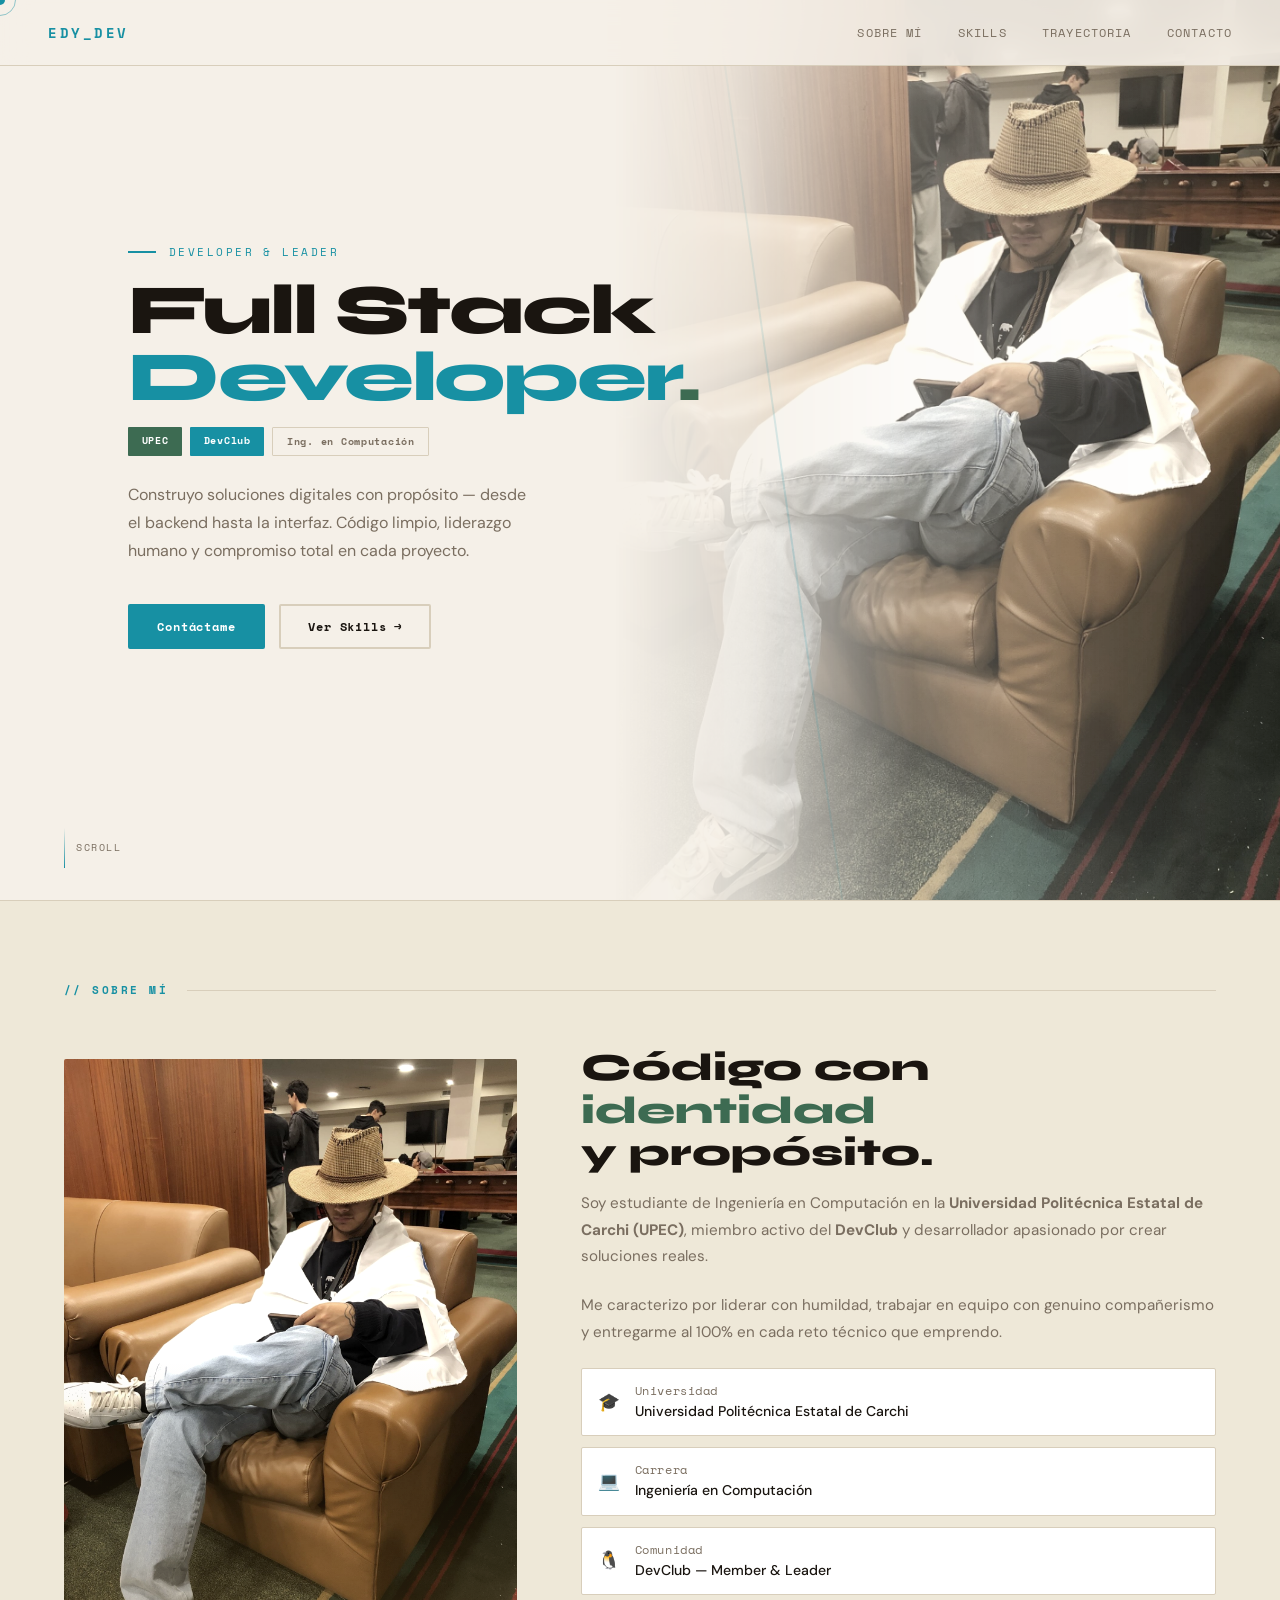
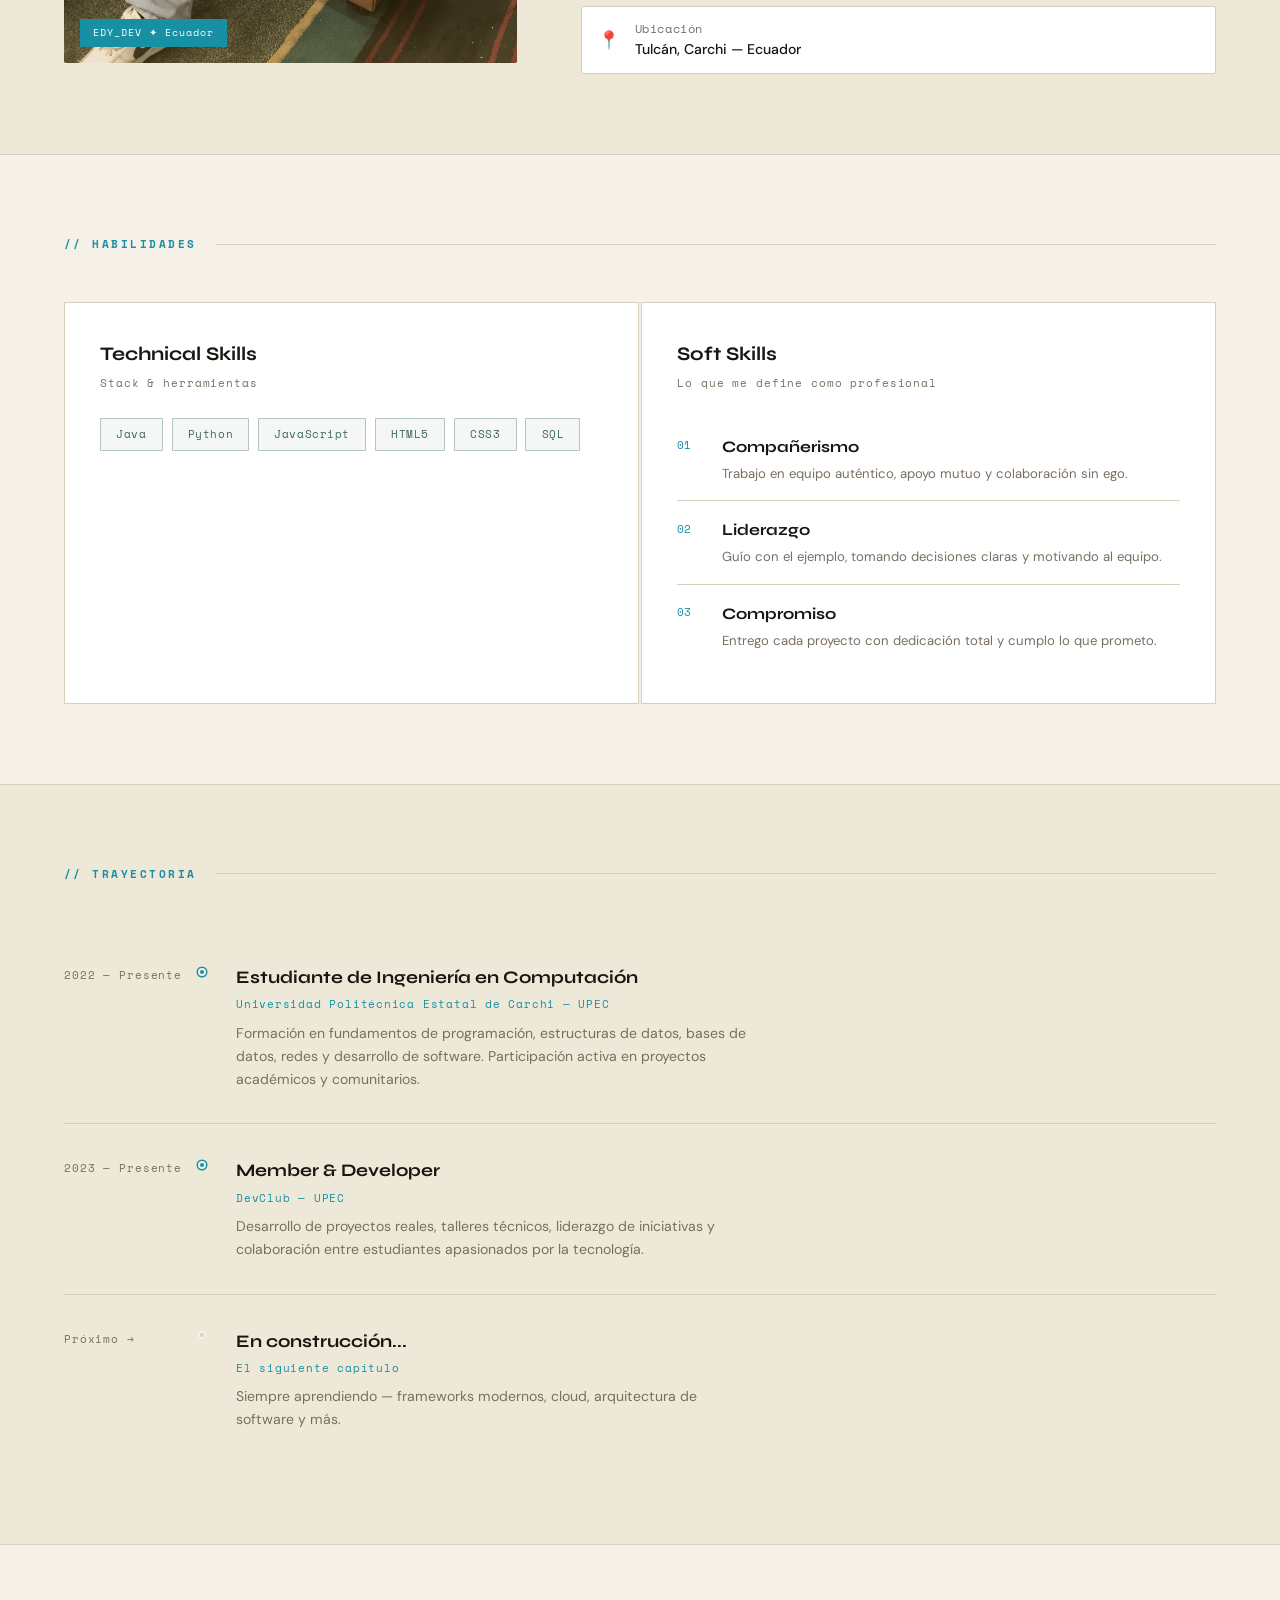
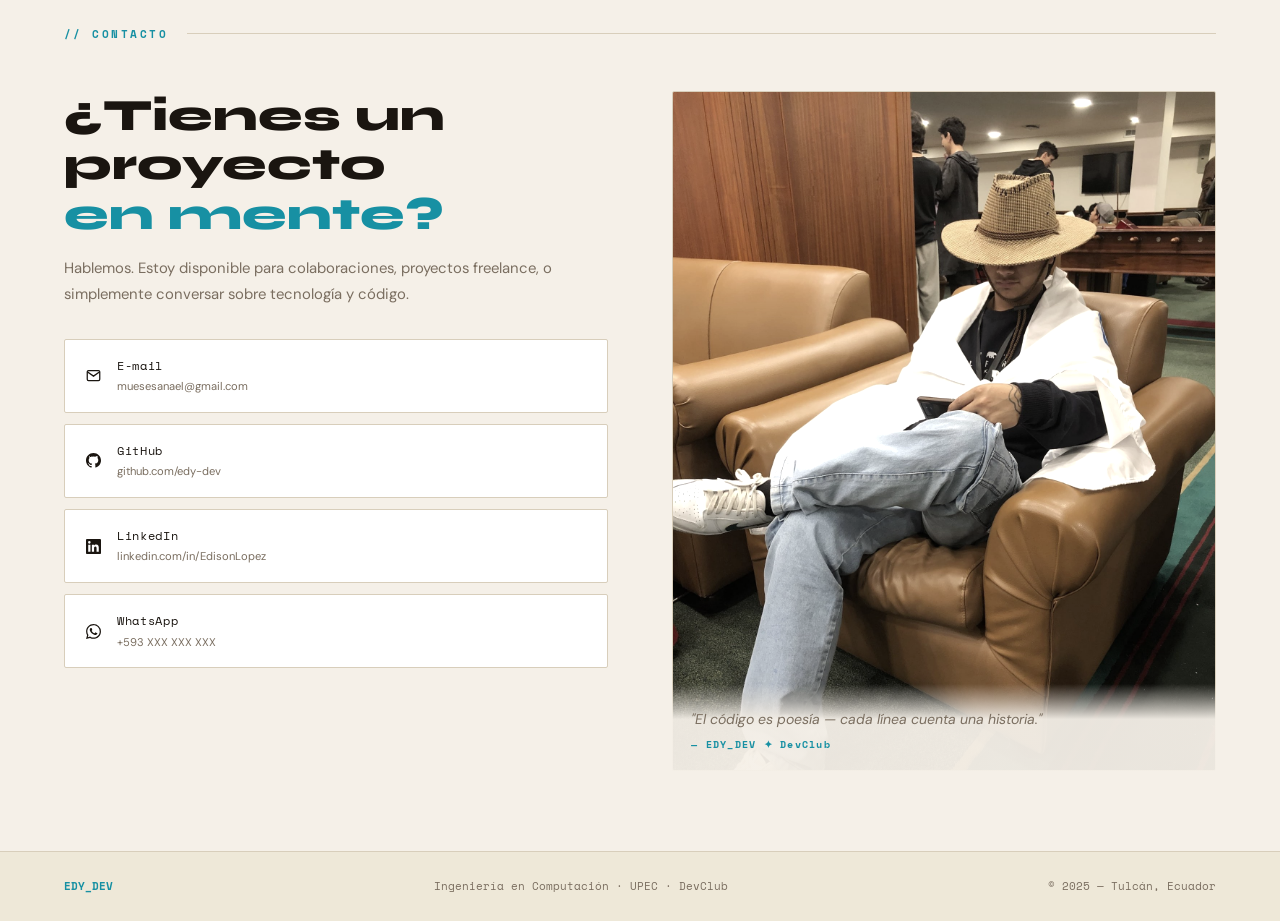
==== index.html @ 572261cf "Cambio de correo" ====
<!DOCTYPE html>
<html lang="es">
<head>
  <meta charset="UTF-8"/>
  <meta name="viewport" content="width=device-width, initial-scale=1.0"/>
  <title>EDY_DEV</title>
  <link href="https://fonts.googleapis.com/css2?family=Space+Mono:wght@400;700&family=Syne:wght@400;700;800&family=DM+Sans:ital,wght@0,300;0,400;0,500;1,300&display=swap" rel="stylesheet"/>
  <link rel="stylesheet" href="style.css"/>
  <link rel="stylesheet" href="app.js">
</head>
<body>

<div class="cursor" id="cursor"></div>
<div class="cursor-ring" id="cursorRing"></div>

<!-- NAV -->
<nav>
  <a href="#" class="nav-logo">EDY_DEV</a>
  <ul class="nav-links">
    <li><a href="#sobre">Sobre mí</a></li>
    <li><a href="#habilidades">Skills</a></li>
    <li><a href="#trayectoria">Trayectoria</a></li>
    <li><a href="#contacto">Contacto</a></li>
  </ul>
</nav>

<!-- HERO -->
<section class="hero" id="inicio">
  <div class="hero-bg-photo"></div>
  <div class="hero-geo"></div>

  <div class="hero-left">
    <p class="hero-eyebrow">Developer &amp; Leader</p>
    <h1 class="hero-name">
      Full Stack<br/>
      <span class="gold">Developer</span><span class="green">.</span>
    </h1>

    <div class="hero-badges">
      <span class="badge badge-upec">UPEC</span>
      <span class="badge badge-devclub">DevClub</span>
      <span class="badge badge-ing">Ing. en Computación</span>
    </div>

    <p class="hero-desc">
      Construyo soluciones digitales con propósito — desde el backend hasta la interfaz.
      Código limpio, liderazgo humano y compromiso total en cada proyecto.
    </p>
    <div class="hero-cta">
      <a href="#contacto" class="btn btn-primary">Contáctame</a>
      <a href="#habilidades" class="btn btn-ghost">Ver Skills →</a>
    </div>
  </div>

  <div class="hero-right"></div>

  <div class="scroll-hint">
    <div class="scroll-line"></div>
    SCROLL
  </div>
</section>

<!-- SOBRE MÍ -->
<section id="sobre">
  <div class="section-label"><h2>// Sobre mí</h2></div>
  <div class="about-grid">
    <div class="about-photo-wrap">
      <div class="about-photo-frame">
        <img src="[data-uri]" alt="Edy Dev"/>
        <div class="about-tag">EDY_DEV ✦ Ecuador</div>
      </div>
      <div class="about-deco"></div>
    </div>
    <div class="about-text">
      <h3>Código con <em>identidad</em><br/>y propósito.</h3>
      <p>Soy estudiante de Ingeniería en Computación en la <strong>Universidad Politécnica Estatal de Carchi (UPEC)</strong>, miembro activo del <strong>DevClub</strong> y desarrollador apasionado por crear soluciones reales.</p>
      <p>Me caracterizo por liderar con humildad, trabajar en equipo con genuino compañerismo y entregarme al 100% en cada reto técnico que emprendo.</p>
      <div class="about-info-chips">
        <div class="info-chip">
          <span class="info-chip-icon">🎓</span>
          <div>
            <div class="info-chip-label">Universidad</div>
            <div class="info-chip-value">Universidad Politécnica Estatal de Carchi</div>
          </div>
        </div>
        <div class="info-chip">
          <span class="info-chip-icon">💻</span>
          <div>
            <div class="info-chip-label">Carrera</div>
            <div class="info-chip-value">Ingeniería en Computación</div>
          </div>
        </div>
        <div class="info-chip">
          <span class="info-chip-icon">🐧</span>
          <div>
            <div class="info-chip-label">Comunidad</div>
            <div class="info-chip-value">DevClub — Member &amp; Leader</div>
          </div>
        </div>
        <div class="info-chip">
          <span class="info-chip-icon">📍</span>
          <div>
            <div class="info-chip-label">Ubicación</div>
            <div class="info-chip-value">Tulcán, Carchi — Ecuador</div>
          </div>
        </div>
      </div>
    </div>
  </div>
</section>

<!-- SKILLS -->
<section id="habilidades">
  <div class="section-label"><h2>// Habilidades</h2></div>
  <div class="skills-grid">
    <div class="skill-card">
      <div class="skill-card-title">Technical Skills</div>
      <div class="skill-card-sub">Stack &amp; herramientas</div>
      <div class="skill-tags">
        <span class="skill-tag tech">Java</span>
        <span class="skill-tag tech">Python</span>
        <span class="skill-tag tech">JavaScript</span>
        <span class="skill-tag tech">HTML5</span>
        <span class="skill-tag tech">CSS3</span>
        <span class="skill-tag tech">SQL</span>
      </div>
    </div>
    <div class="skill-card">
      <div class="skill-card-title">Soft Skills</div>
      <div class="skill-card-sub">Lo que me define como profesional</div>
      <div class="soft-item">
        <span class="soft-num">01</span>
        <div>
          <div class="soft-name">Compañerismo</div>
          <div class="soft-desc">Trabajo en equipo auténtico, apoyo mutuo y colaboración sin ego.</div>
        </div>
      </div>
      <div class="soft-item">
        <span class="soft-num">02</span>
        <div>
          <div class="soft-name">Liderazgo</div>
          <div class="soft-desc">Guío con el ejemplo, tomando decisiones claras y motivando al equipo.</div>
        </div>
      </div>
      <div class="soft-item">
        <span class="soft-num">03</span>
        <div>
          <div class="soft-name">Compromiso</div>
          <div class="soft-desc">Entrego cada proyecto con dedicación total y cumplo lo que prometo.</div>
        </div>
      </div>
    </div>
  </div>
</section>

<!-- TRAYECTORIA -->
<section id="trayectoria">
  <div class="section-label"><h2>// Trayectoria</h2></div>
  <div class="timeline">
    <div class="tl-item">
      <div class="tl-date">2022 — Presente</div>
      <div class="tl-dot"></div>
      <div>
        <div class="tl-title">Estudiante de Ingeniería en Computación</div>
        <div class="tl-org">Universidad Politécnica Estatal de Carchi — UPEC</div>
        <div class="tl-desc">Formación en fundamentos de programación, estructuras de datos, bases de datos, redes y desarrollo de software. Participación activa en proyectos académicos y comunitarios.</div>
      </div>
    </div>
    <div class="tl-item">
      <div class="tl-date">2023 — Presente</div>
      <div class="tl-dot"></div>
      <div>
        <div class="tl-title">Member &amp; Developer</div>
        <div class="tl-org">DevClub — UPEC</div>
        <div class="tl-desc">Desarrollo de proyectos reales, talleres técnicos, liderazgo de iniciativas y colaboración entre estudiantes apasionados por la tecnología.</div>
      </div>
    </div>
    <div class="tl-item" style="opacity:0.55;">
      <div class="tl-date">Próximo →</div>
      <div class="tl-dot" style="background:var(--border);box-shadow:none;"></div>
      <div>
        <div class="tl-title">En construcción...</div>
        <div class="tl-org">El siguiente capítulo</div>
        <div class="tl-desc">Siempre aprendiendo — frameworks modernos, cloud, arquitectura de software y más.</div>
      </div>
    </div>
  </div>
</section>

<!-- CONTACTO -->
<section id="contacto">
  <div class="section-label"><h2>// Contacto</h2></div>
  <div class="contact-layout">
    <div>
      <h2 class="contact-heading">¿Tienes un proyecto<br/><span>en mente?</span></h2>
      <p class="contact-sub">Hablemos. Estoy disponible para colaboraciones, proyectos freelance, o simplemente conversar sobre tecnología y código.</p>
      <div class="contact-links">
        <a href="mailto:edisonlopez346@gmail.com" class="contact-link">
          <svg fill="none" stroke="currentColor" stroke-width="2" viewBox="0 0 24 24"><path d="M4 4h16c1.1 0 2 .9 2 2v12c0 1.1-.9 2-2 2H4c-1.1 0-2-.9-2-2V6c0-1.1.9-2 2-2z"/><polyline points="22,6 12,13 2,6"/></svg>
          <div>
            <div>E-mail</div>
            <div class="contact-link-detail">muesesanael@gmail.com</div>
          </div>
        </a>
        <a href="https://github.com/edy-cell" target="_blank" class="contact-link">
          <svg fill="currentColor" viewBox="0 0 24 24"><path d="M12 0C5.37 0 0 5.37 0 12c0 5.3 3.44 9.8 8.2 11.37.6.1.82-.26.82-.57v-2.2c-3.34.73-4.04-1.6-4.04-1.6-.55-1.4-1.33-1.77-1.33-1.77-1.09-.74.08-.73.08-.73 1.2.08 1.84 1.24 1.84 1.24 1.07 1.83 2.8 1.3 3.49 1 .1-.78.42-1.3.76-1.6-2.67-.3-5.47-1.33-5.47-5.93 0-1.31.47-2.38 1.24-3.22-.14-.3-.54-1.52.1-3.18 0 0 1-.32 3.3 1.23a11.5 11.5 0 0 1 6 0c2.28-1.55 3.29-1.23 3.29-1.23.65 1.66.24 2.88.12 3.18.77.84 1.23 1.91 1.23 3.22 0 4.61-2.8 5.63-5.48 5.92.43.37.81 1.1.81 2.22v3.29c0 .32.22.69.83.57C20.57 21.8 24 17.3 24 12c0-6.63-5.37-12-12-12z"/></svg>
          <div>
            <div>GitHub</div>
            <div class="contact-link-detail">github.com/edy-dev</div>
          </div>
        </a>
        <a href="https://www.linkedin.com/in/edison-l%C3%B3pez-6b69b4343/" target="_blank" class="contact-link">
          <svg fill="currentColor" viewBox="0 0 24 24"><path d="M20.45 20.45h-3.55v-5.57c0-1.33-.03-3.04-1.85-3.04-1.85 0-2.13 1.45-2.13 2.94v5.67H9.37V9h3.41v1.56h.05c.47-.9 1.63-1.85 3.35-1.85 3.58 0 4.25 2.36 4.25 5.43v6.31zM5.34 7.43a2.06 2.06 0 1 1 0-4.12 2.06 2.06 0 0 1 0 4.12zM7.12 20.45H3.56V9h3.56v11.45zM22.22 0H1.77C.79 0 0 .77 0 1.73v20.54C0 23.23.79 24 1.77 24h20.45C23.2 24 24 23.23 24 22.27V1.73C24 .77 23.2 0 22.22 0z"/></svg>
          <div>
            <div>LinkedIn</div>
            <div class="contact-link-detail">linkedin.com/in/EdisonLopez</div>
          </div>
        </a>
        <a href="https://wa.me/593990446752?subject=Consulta&body=Hola, quiero más información" target="_blank" class="contact-link">
          <svg fill="currentColor" viewBox="0 0 24 24"><path d="M17.472 14.382c-.297-.149-1.758-.867-2.03-.967-.273-.099-.471-.148-.67.15-.197.297-.767.966-.94 1.164-.173.199-.347.223-.644.075-.297-.15-1.255-.463-2.39-1.475-.883-.788-1.48-1.761-1.653-2.059-.173-.297-.018-.458.13-.606.134-.133.298-.347.446-.52.149-.174.198-.298.298-.497.099-.198.05-.371-.025-.52-.075-.149-.669-1.612-.916-2.207-.242-.579-.487-.5-.669-.51-.173-.008-.371-.01-.57-.01-.198 0-.52.074-.792.372-.272.297-1.04 1.016-1.04 2.479 0 1.462 1.065 2.875 1.213 3.074.149.198 2.096 3.2 5.077 4.487.709.306 1.262.489 1.694.625.712.227 1.36.195 1.871.118.571-.085 1.758-.719 2.006-1.413.248-.694.248-1.289.173-1.413-.074-.124-.272-.198-.57-.347m-5.421 7.403h-.004a9.87 9.87 0 01-5.031-1.378l-.361-.214-3.741.982.998-3.648-.235-.374a9.86 9.86 0 01-1.51-5.26c.001-5.45 4.436-9.884 9.888-9.884 2.64 0 5.122 1.03 6.988 2.898a9.825 9.825 0 012.893 6.994c-.003 5.45-4.437 9.884-9.885 9.884m8.413-18.297A11.815 11.815 0 0012.05 0C5.495 0 .16 5.335.157 11.892c0 2.096.547 4.142 1.588 5.945L.057 24l6.305-1.654a11.882 11.882 0 005.683 1.448h.005c6.554 0 11.89-5.335 11.893-11.893a11.821 11.821 0 00-3.48-8.413z"/></svg>
          <div>
            <div>WhatsApp</div>
            <div class="contact-link-detail">+593 XXX XXX XXX</div>
          </div>
        </a>
      </div>
    </div>

    <div class="contact-photo-side">
      <div class="contact-photo-frame">
        <img src="[data-uri]" alt="Edy Dev"/>
      </div>
      <div class="contact-quote">
        "El código es poesía — cada línea cuenta una historia."
        <strong>— EDY_DEV ✦ DevClub</strong>
      </div>
    </div>
  </div>
</section>

<!-- FOOTER -->
<footer>
  <span class="footer-logo">EDY_DEV</span>
  <span>Ingeniería en Computación · UPEC · DevClub</span>
  <span>© 2025 — Tulcán, Ecuador</span>
</footer>

<script src="app.js"></script>
</body>
</html>
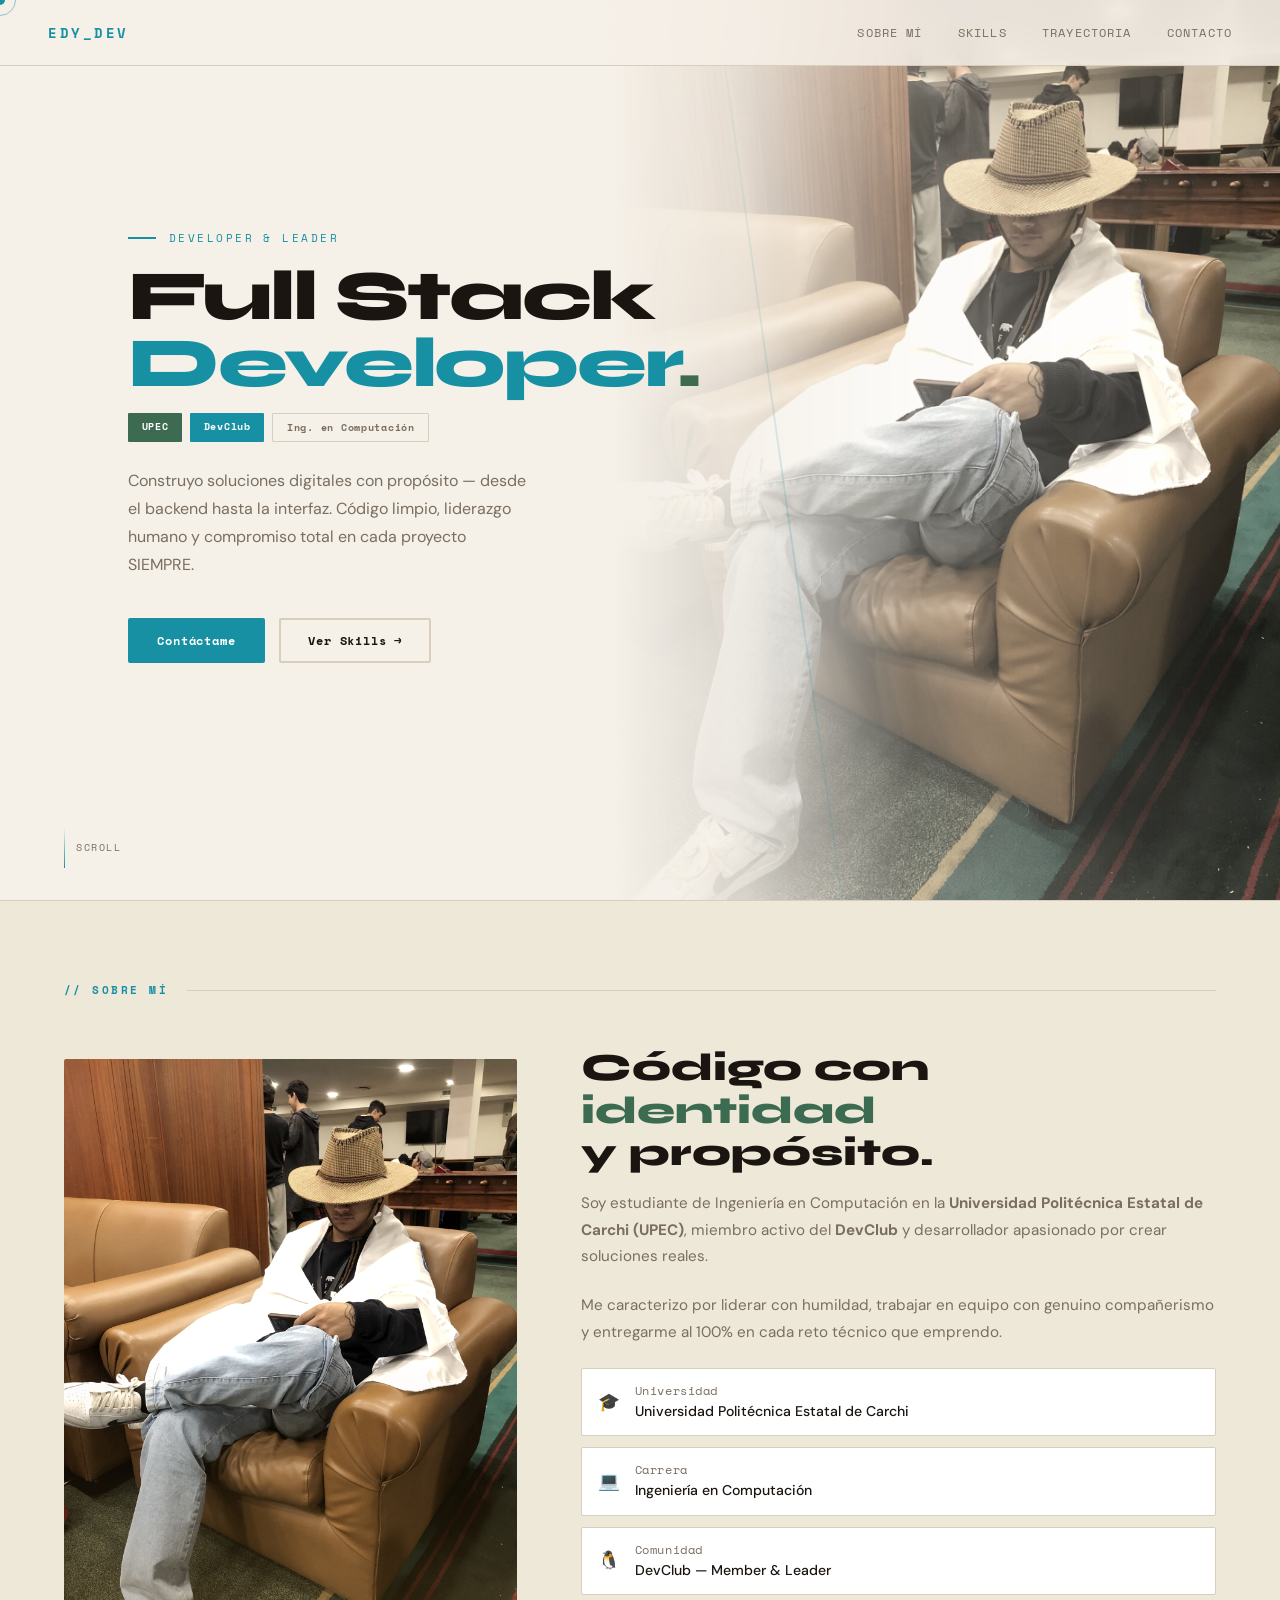
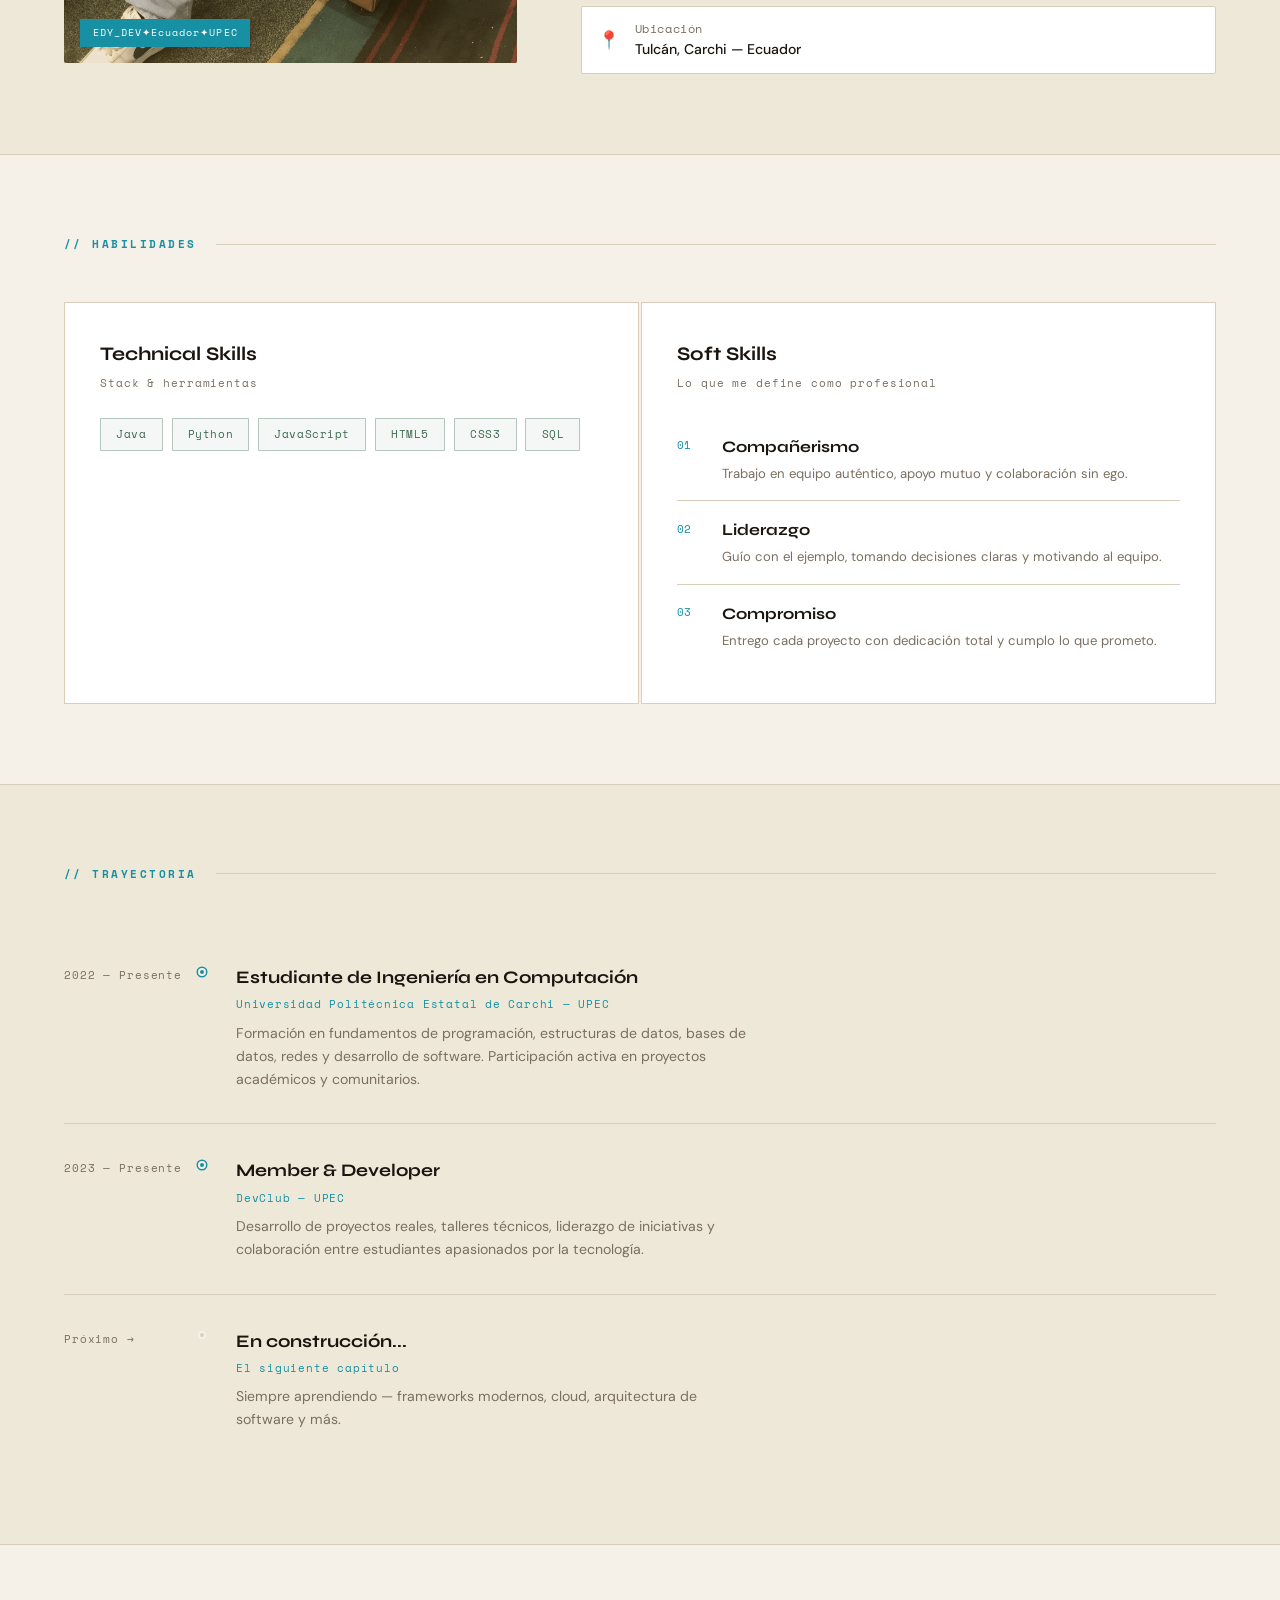
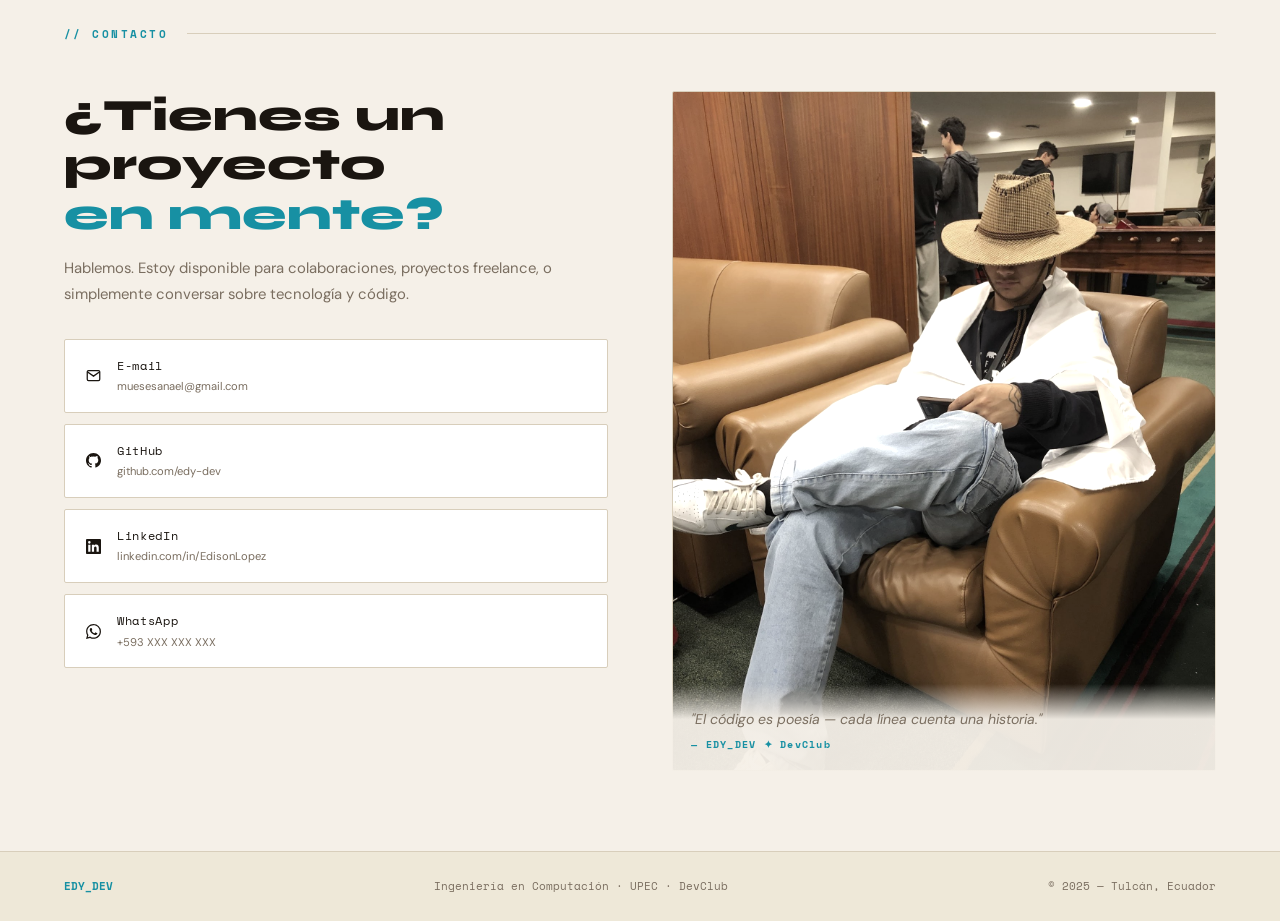
==== commit 0fb2f23f: "Merge branch 'main' of https://github.com/edy-cell/edydev" ====
--- a/index.html
+++ b/index.html
@@ -44,7 +44,7 @@
 
     <p class="hero-desc">
       Construyo soluciones digitales con propósito — desde el backend hasta la interfaz.
-      Código limpio, liderazgo humano y compromiso total en cada proyecto.
+      Código limpio, liderazgo humano y compromiso total en cada proyecto SIEMPRE.
     </p>
     <div class="hero-cta">
       <a href="#contacto" class="btn btn-primary">Contáctame</a>
@@ -67,7 +67,7 @@
     <div class="about-photo-wrap">
       <div class="about-photo-frame">
         <img src="[data-uri]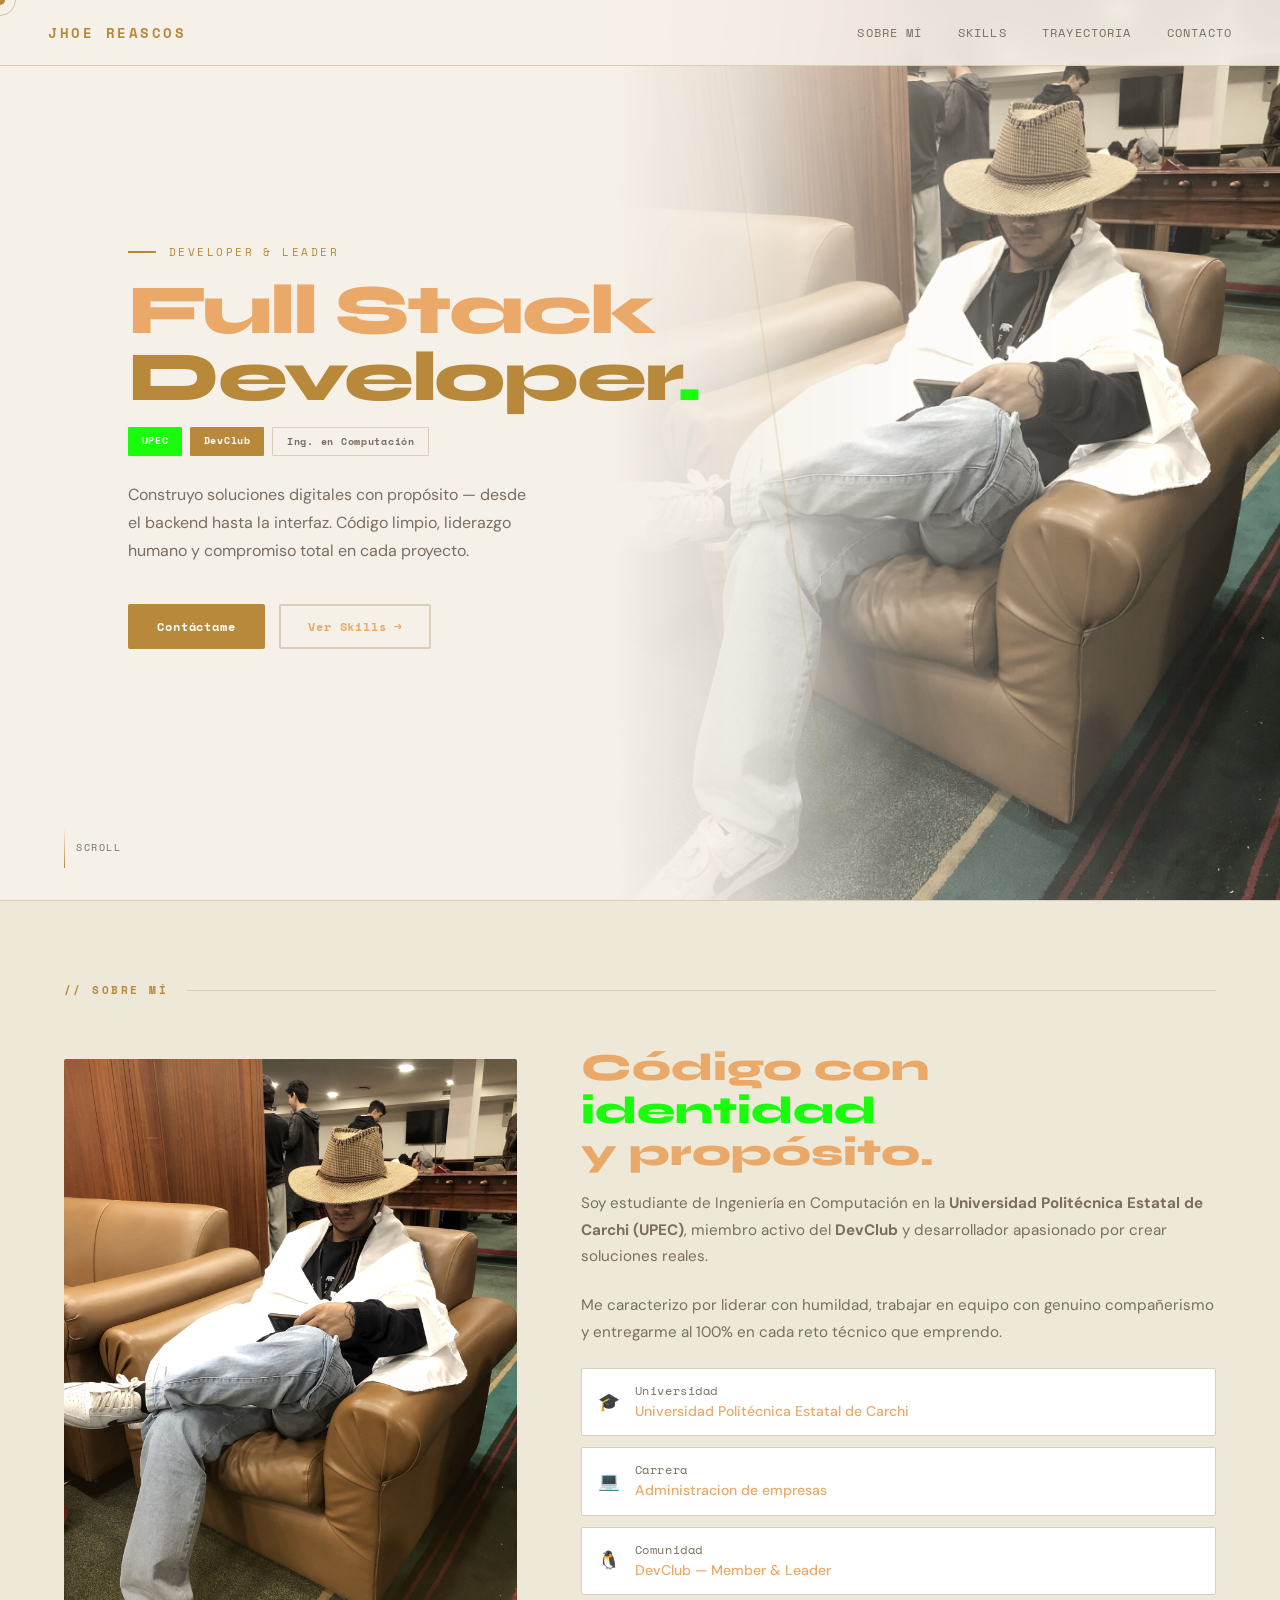
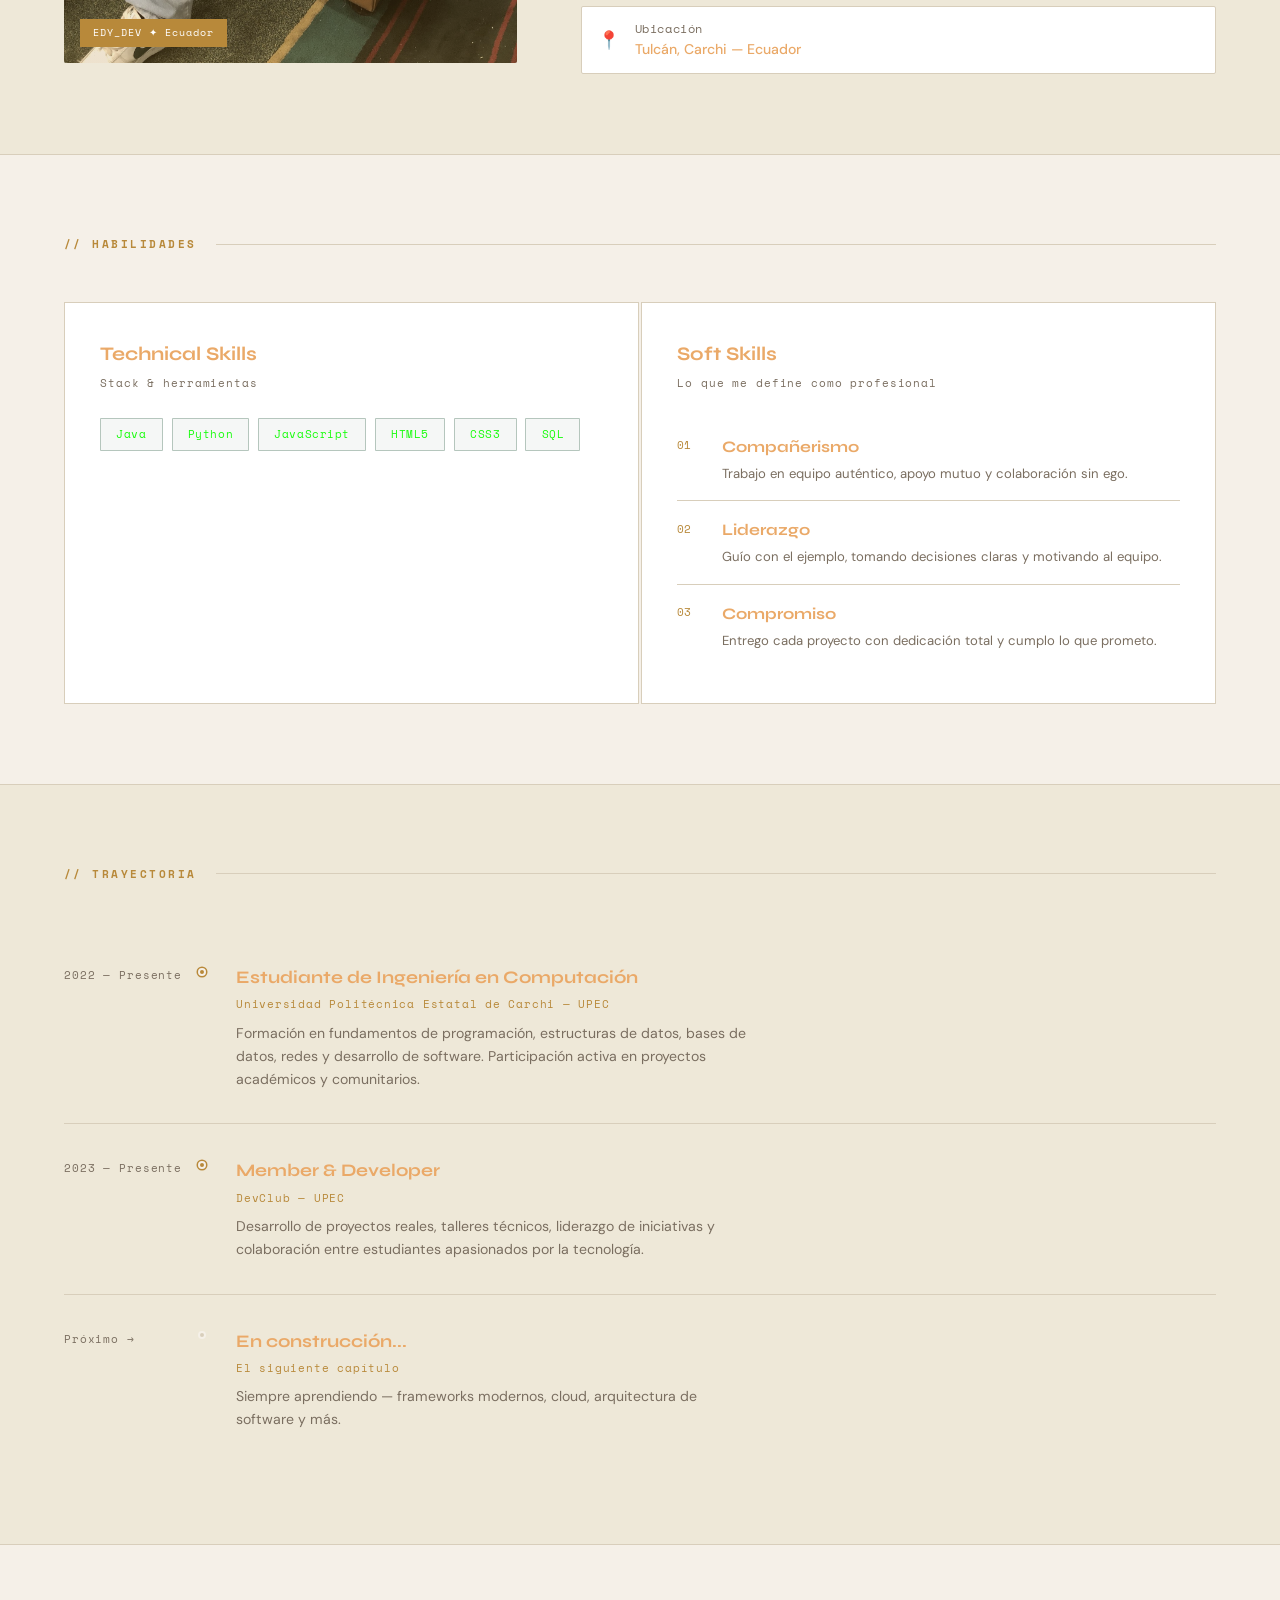
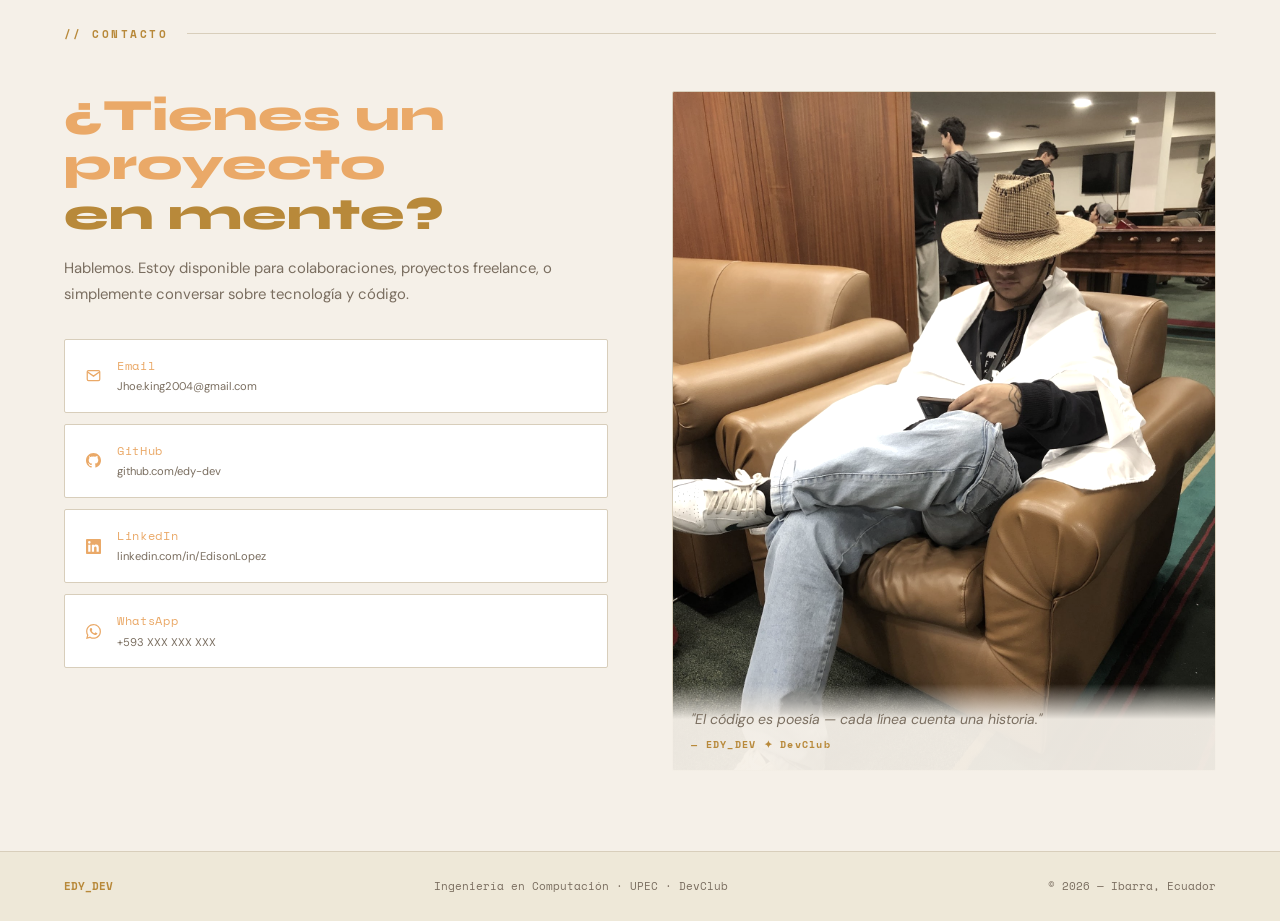
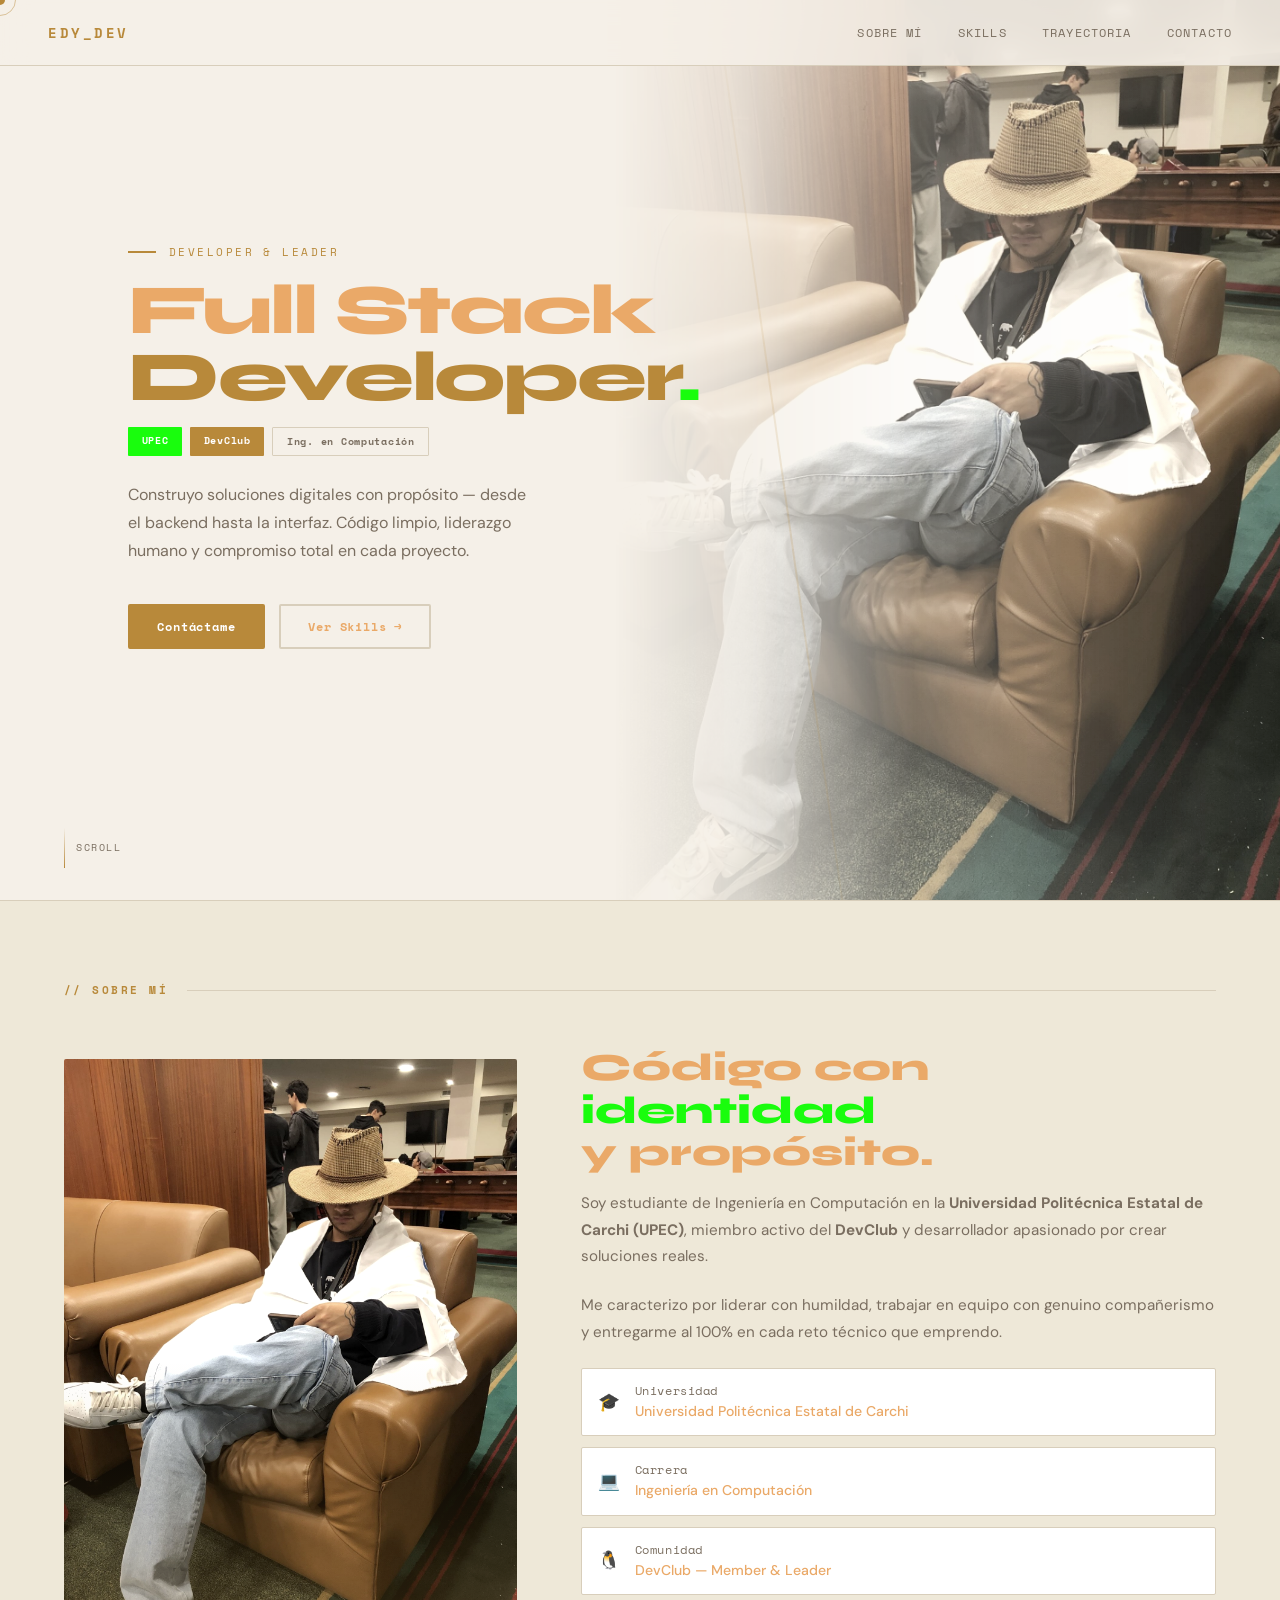
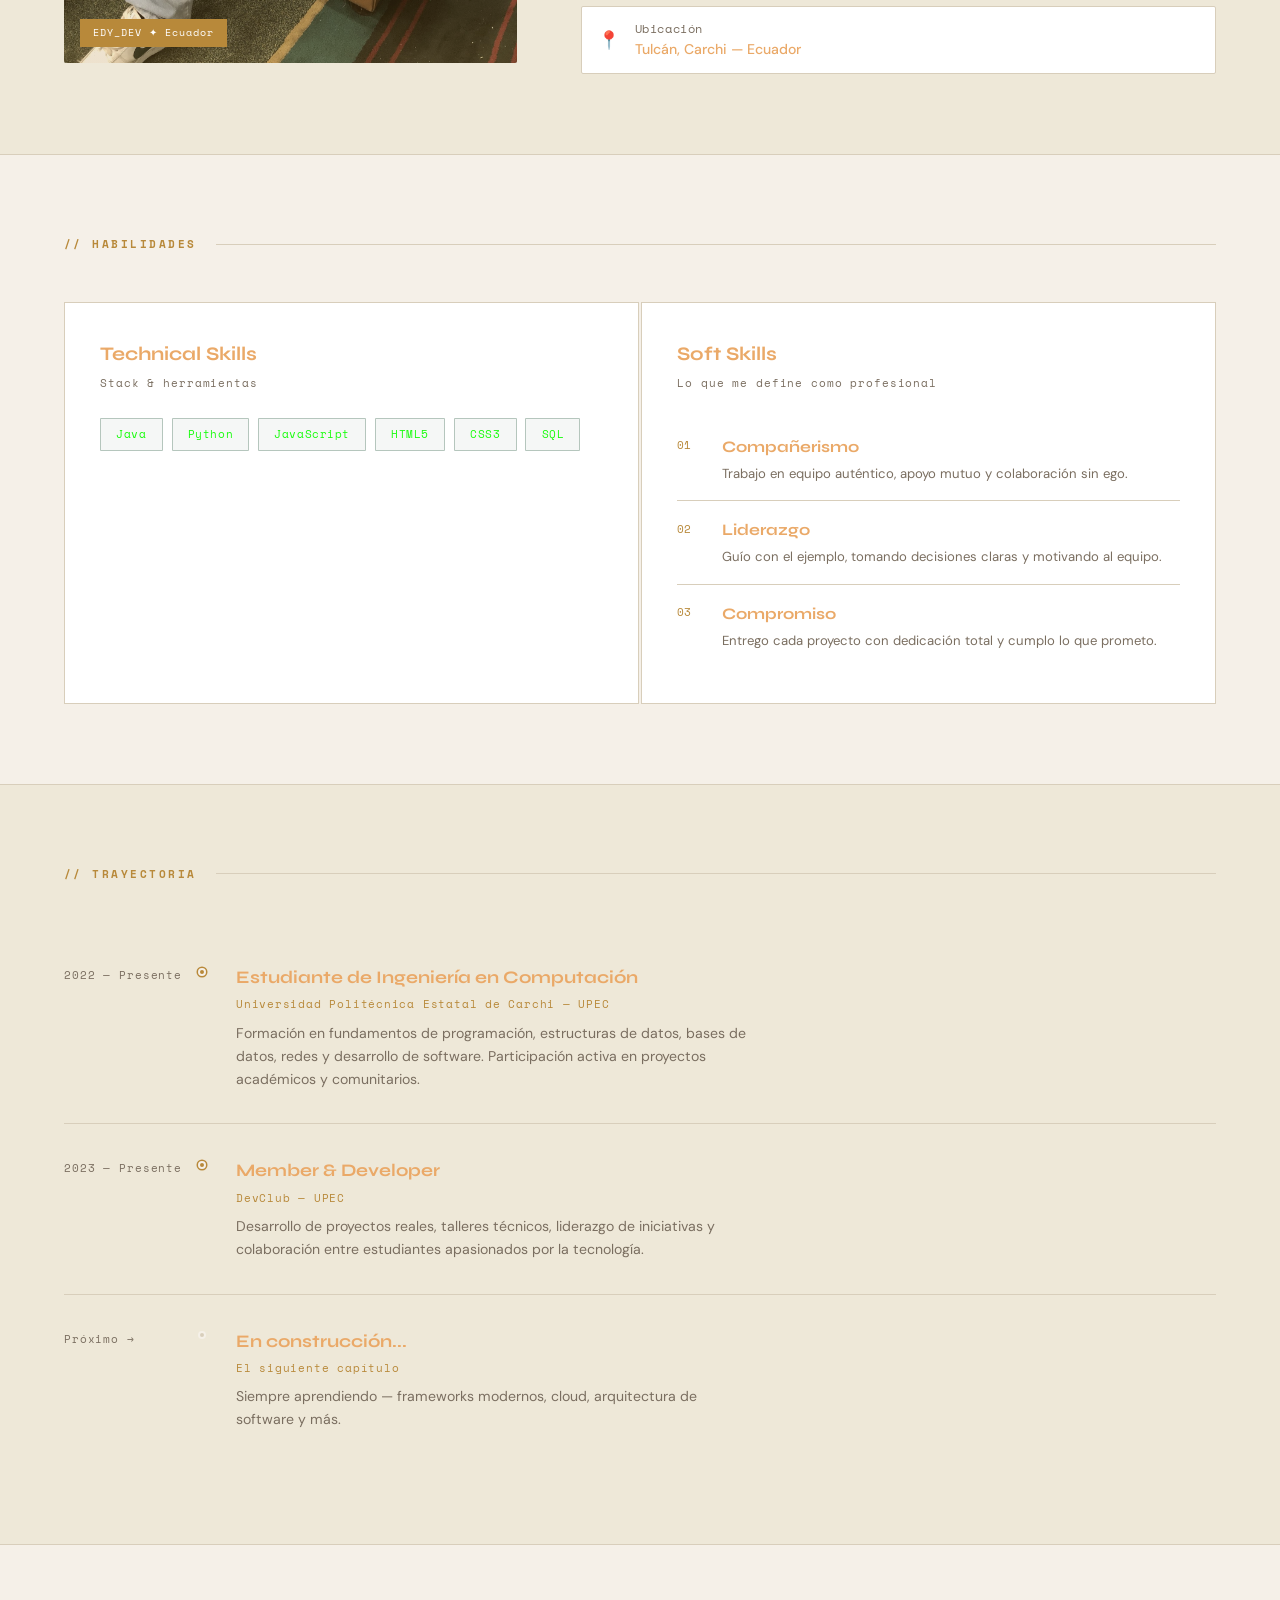
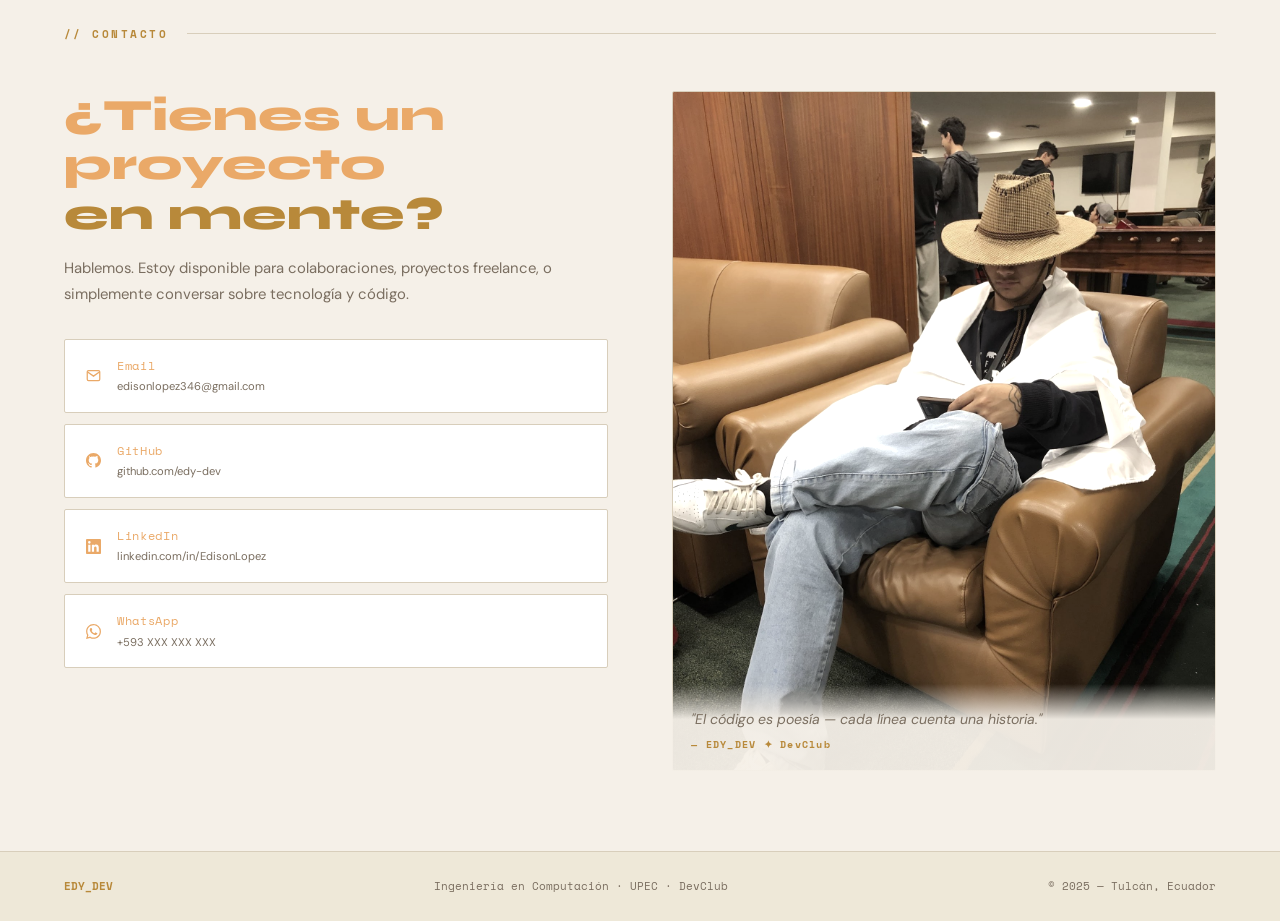
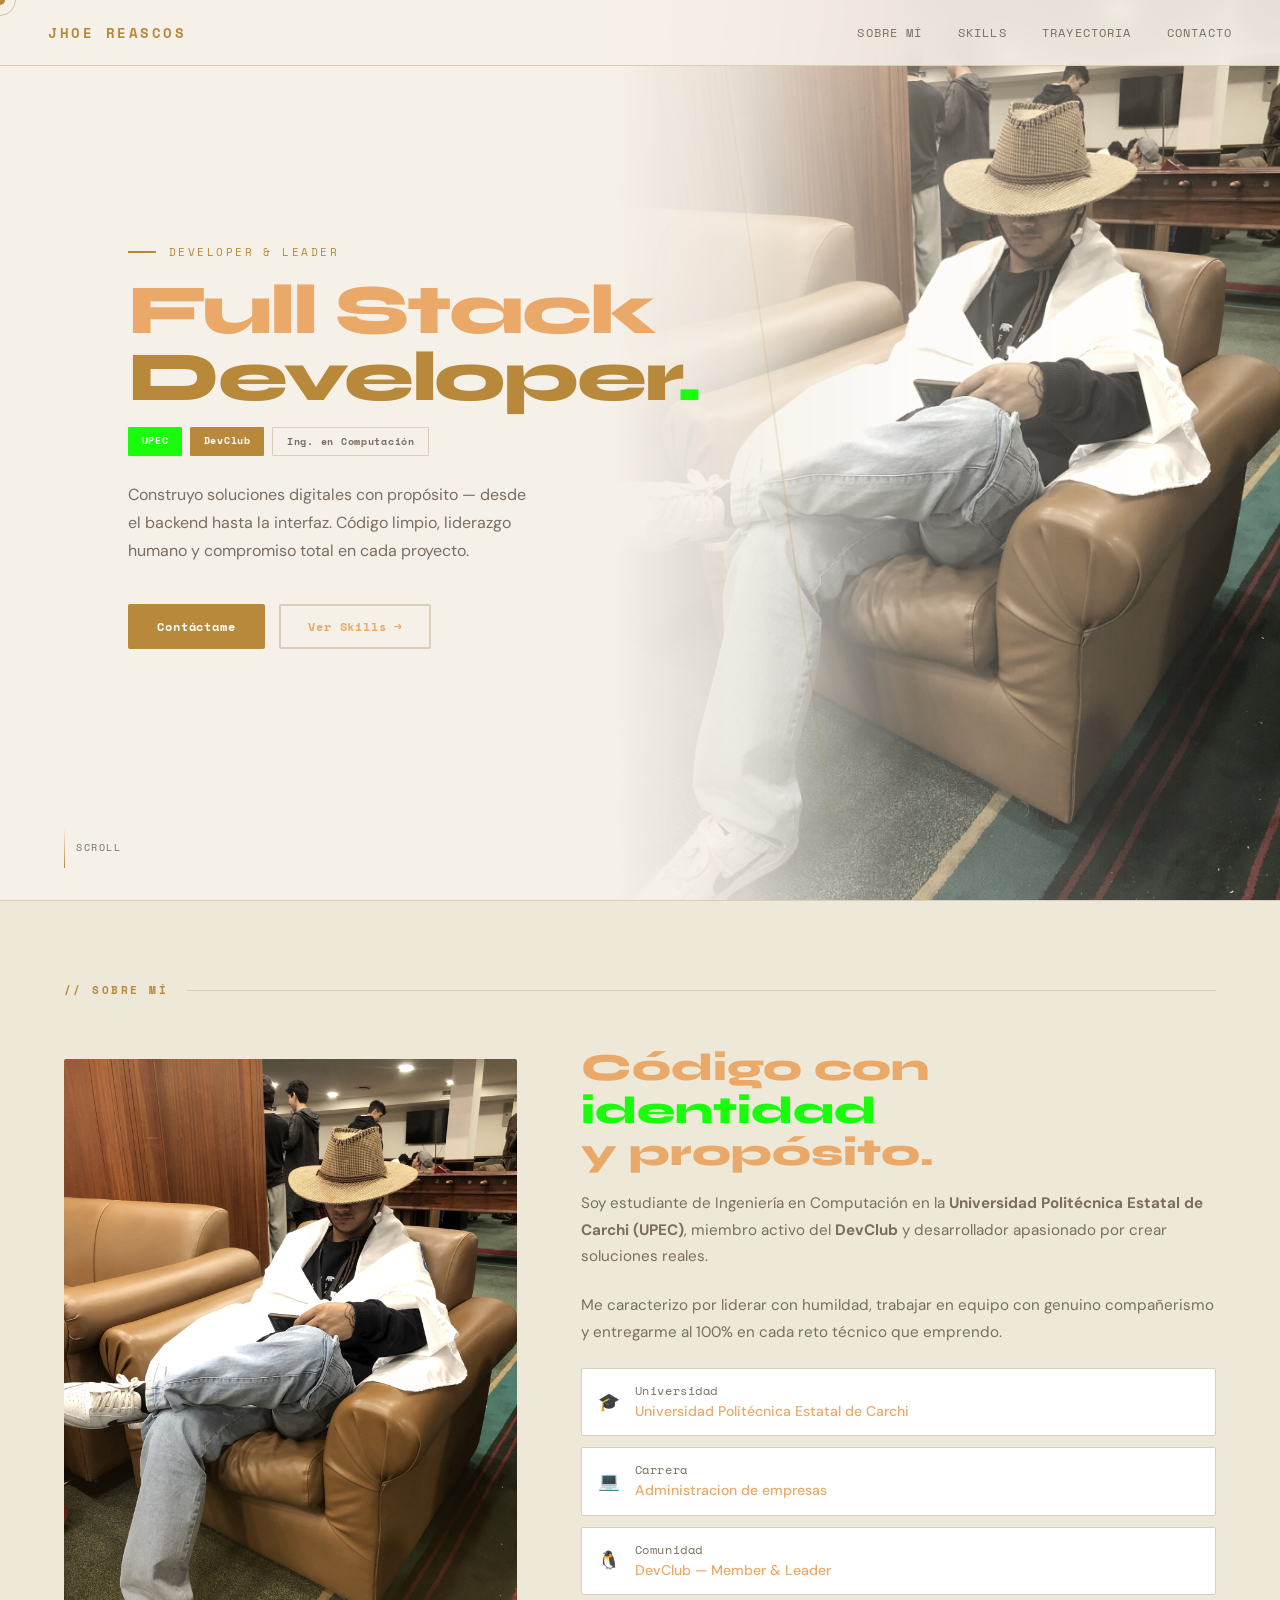
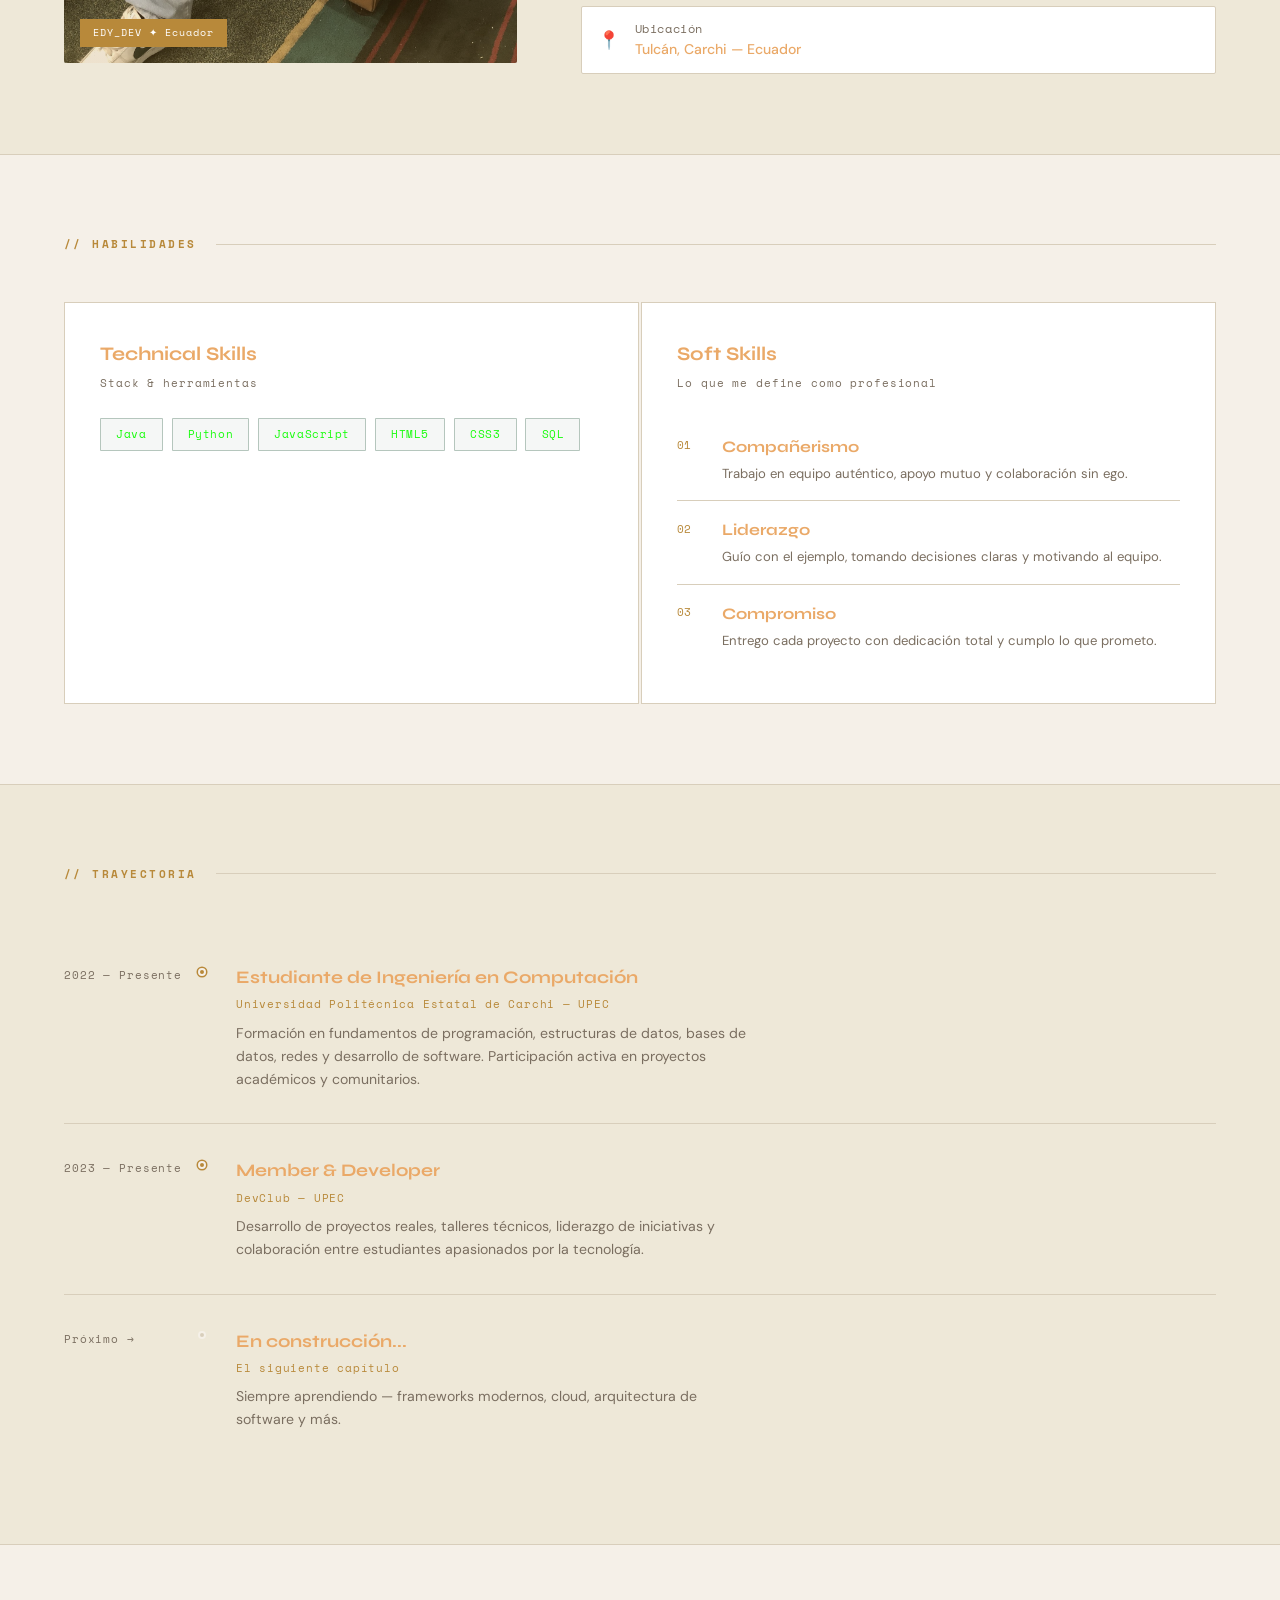
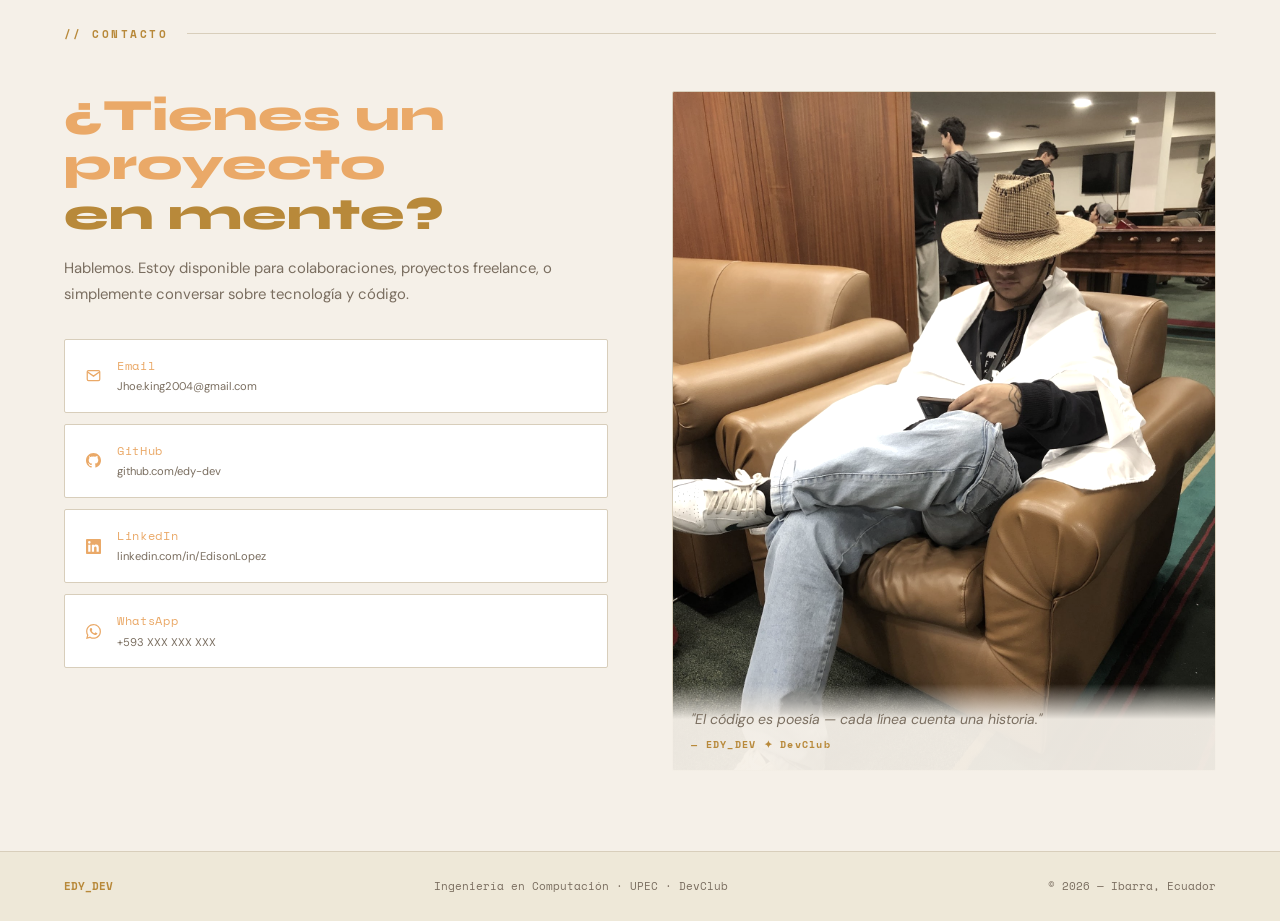
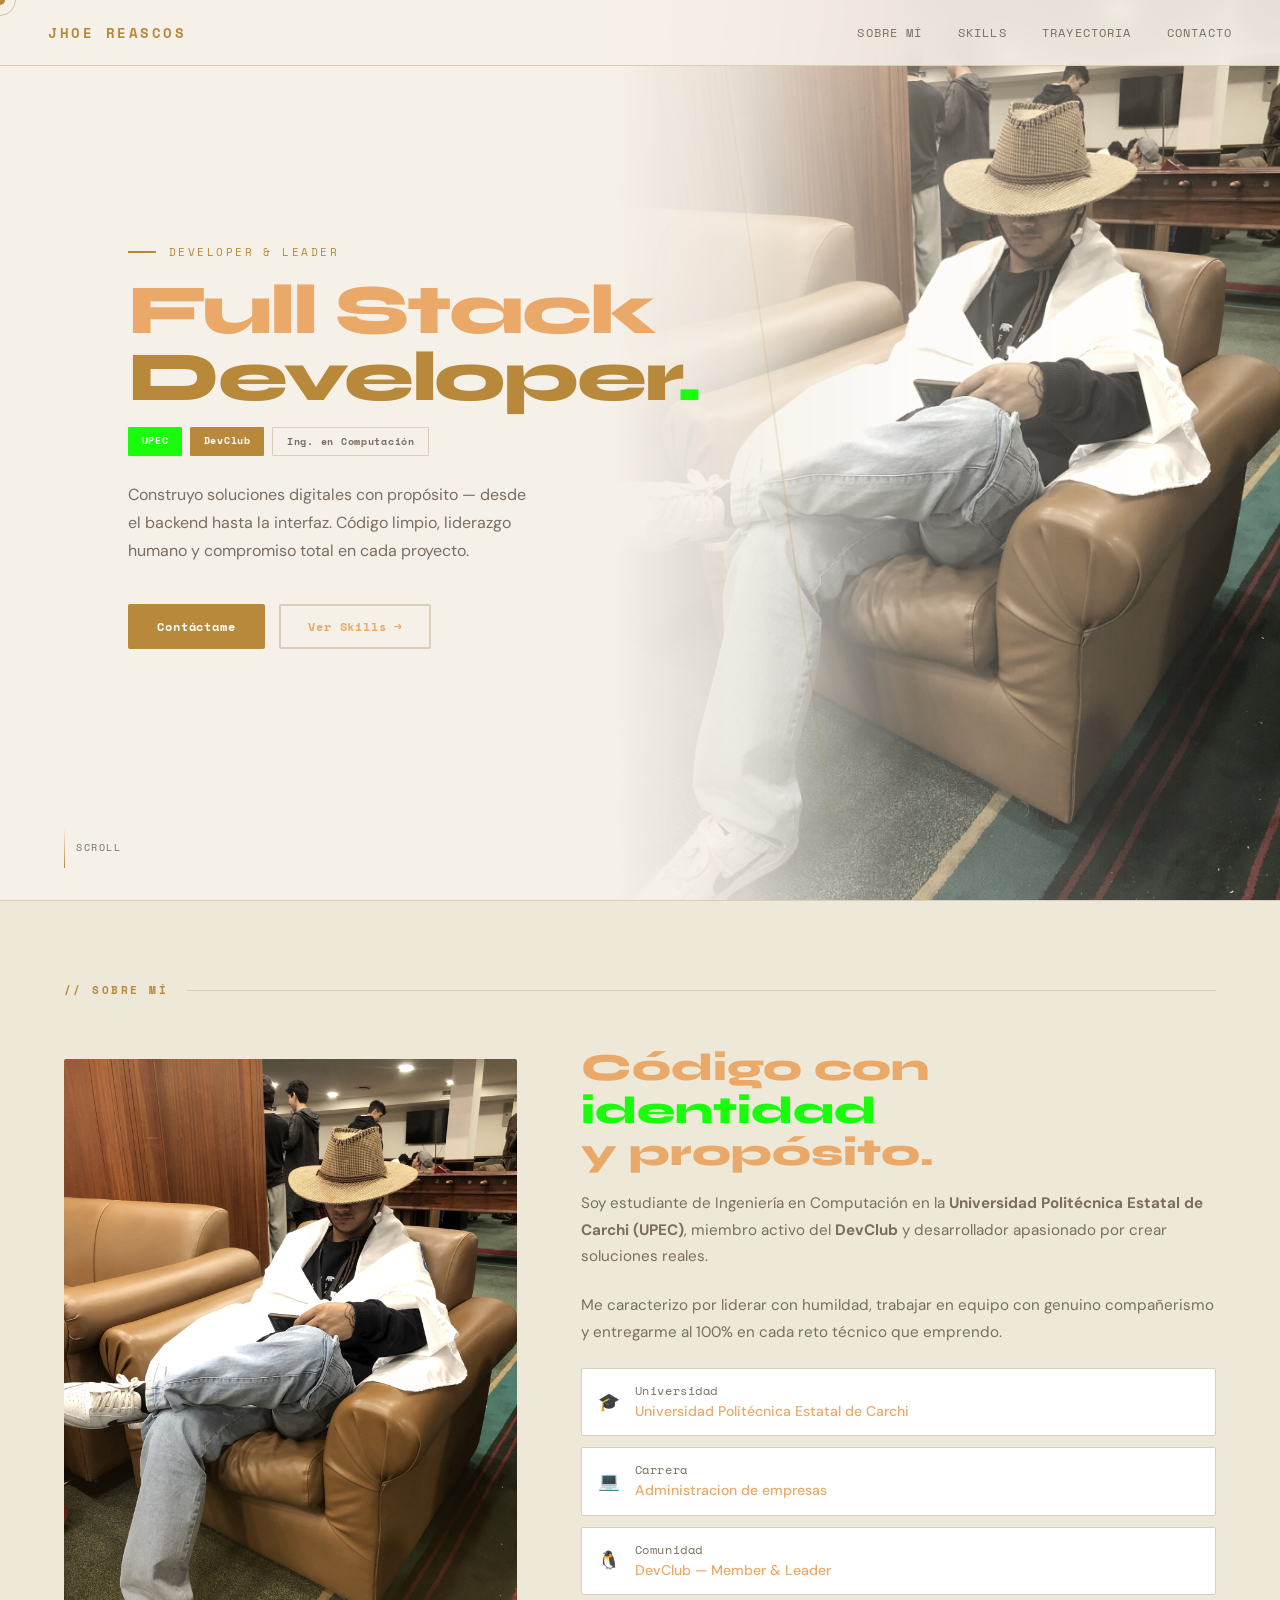
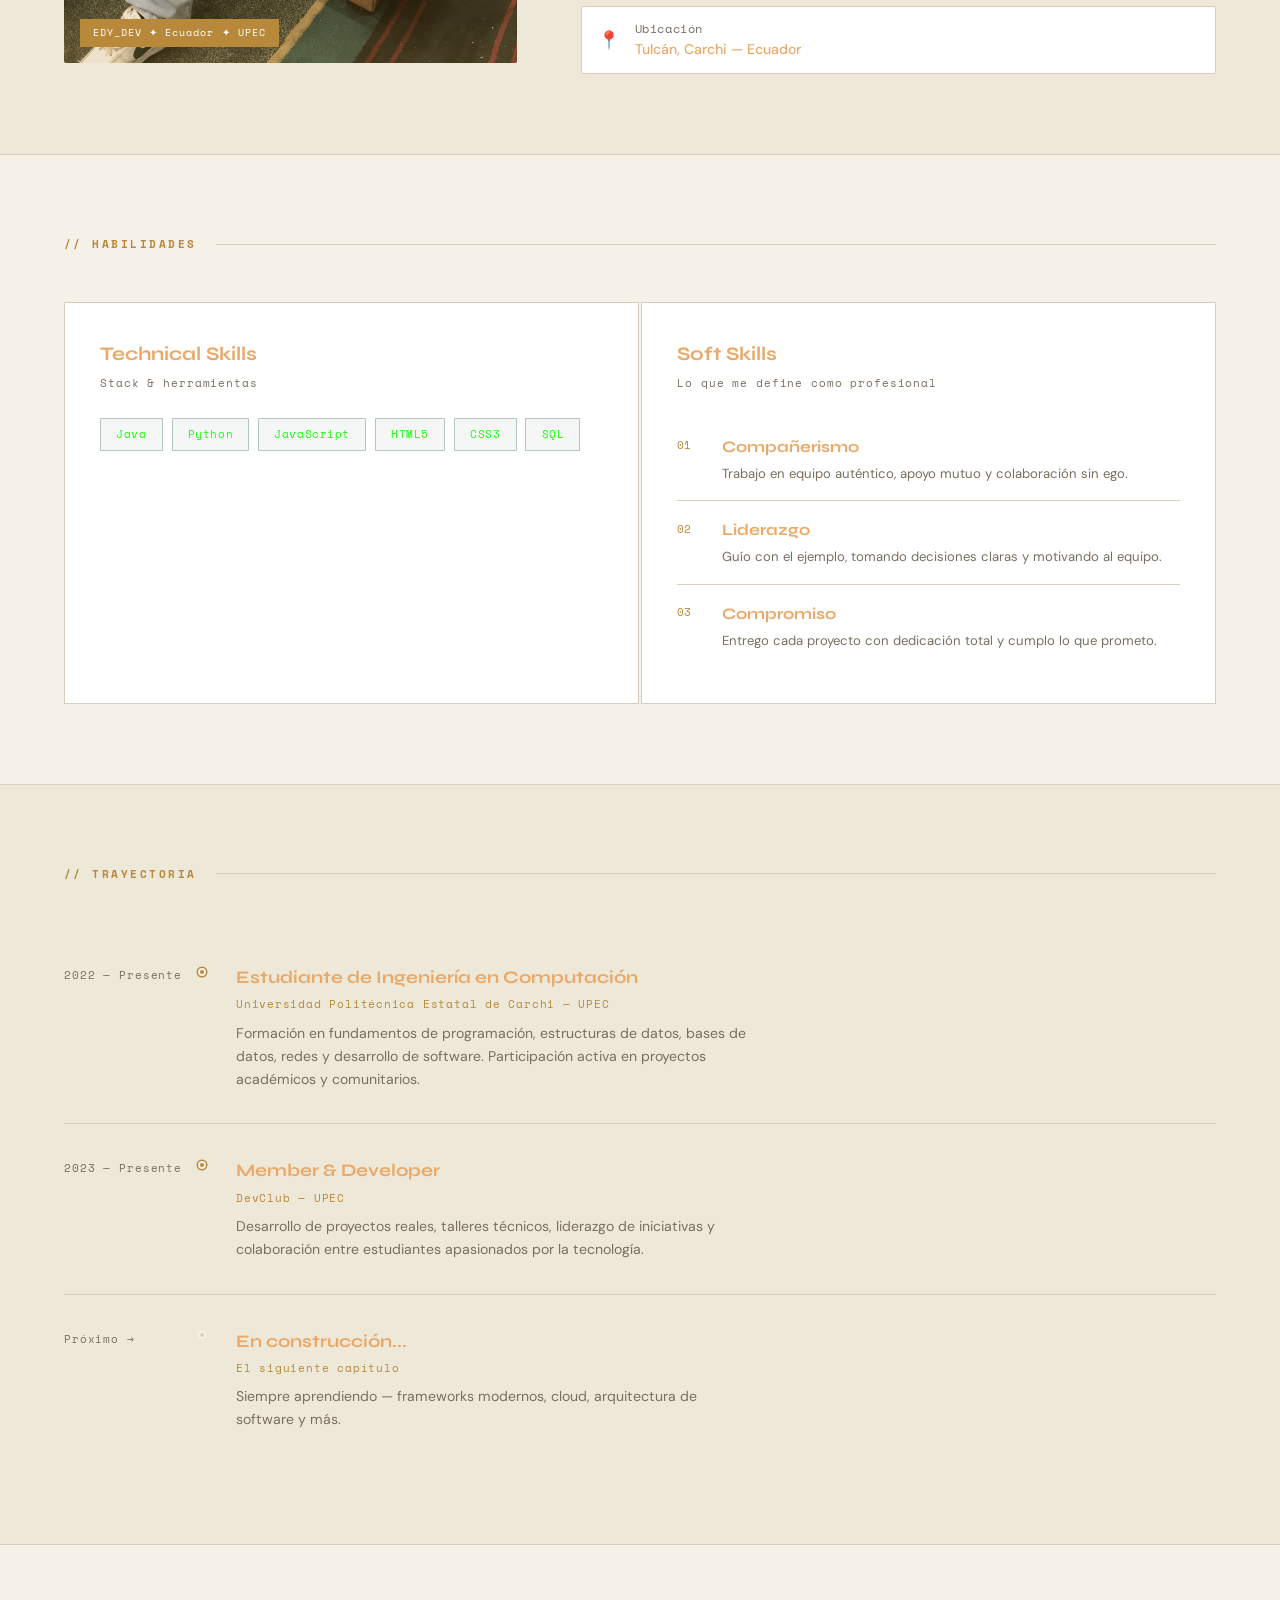
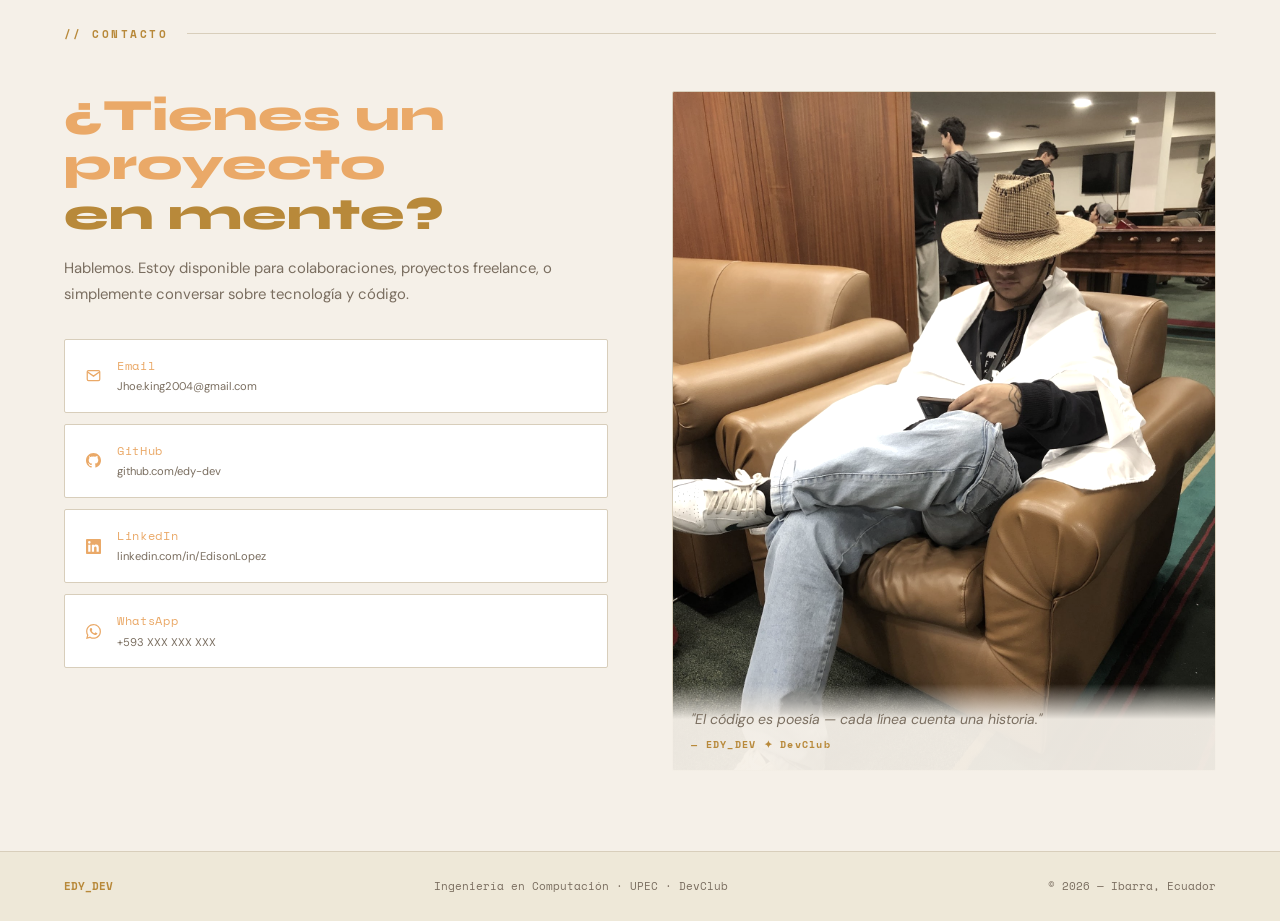
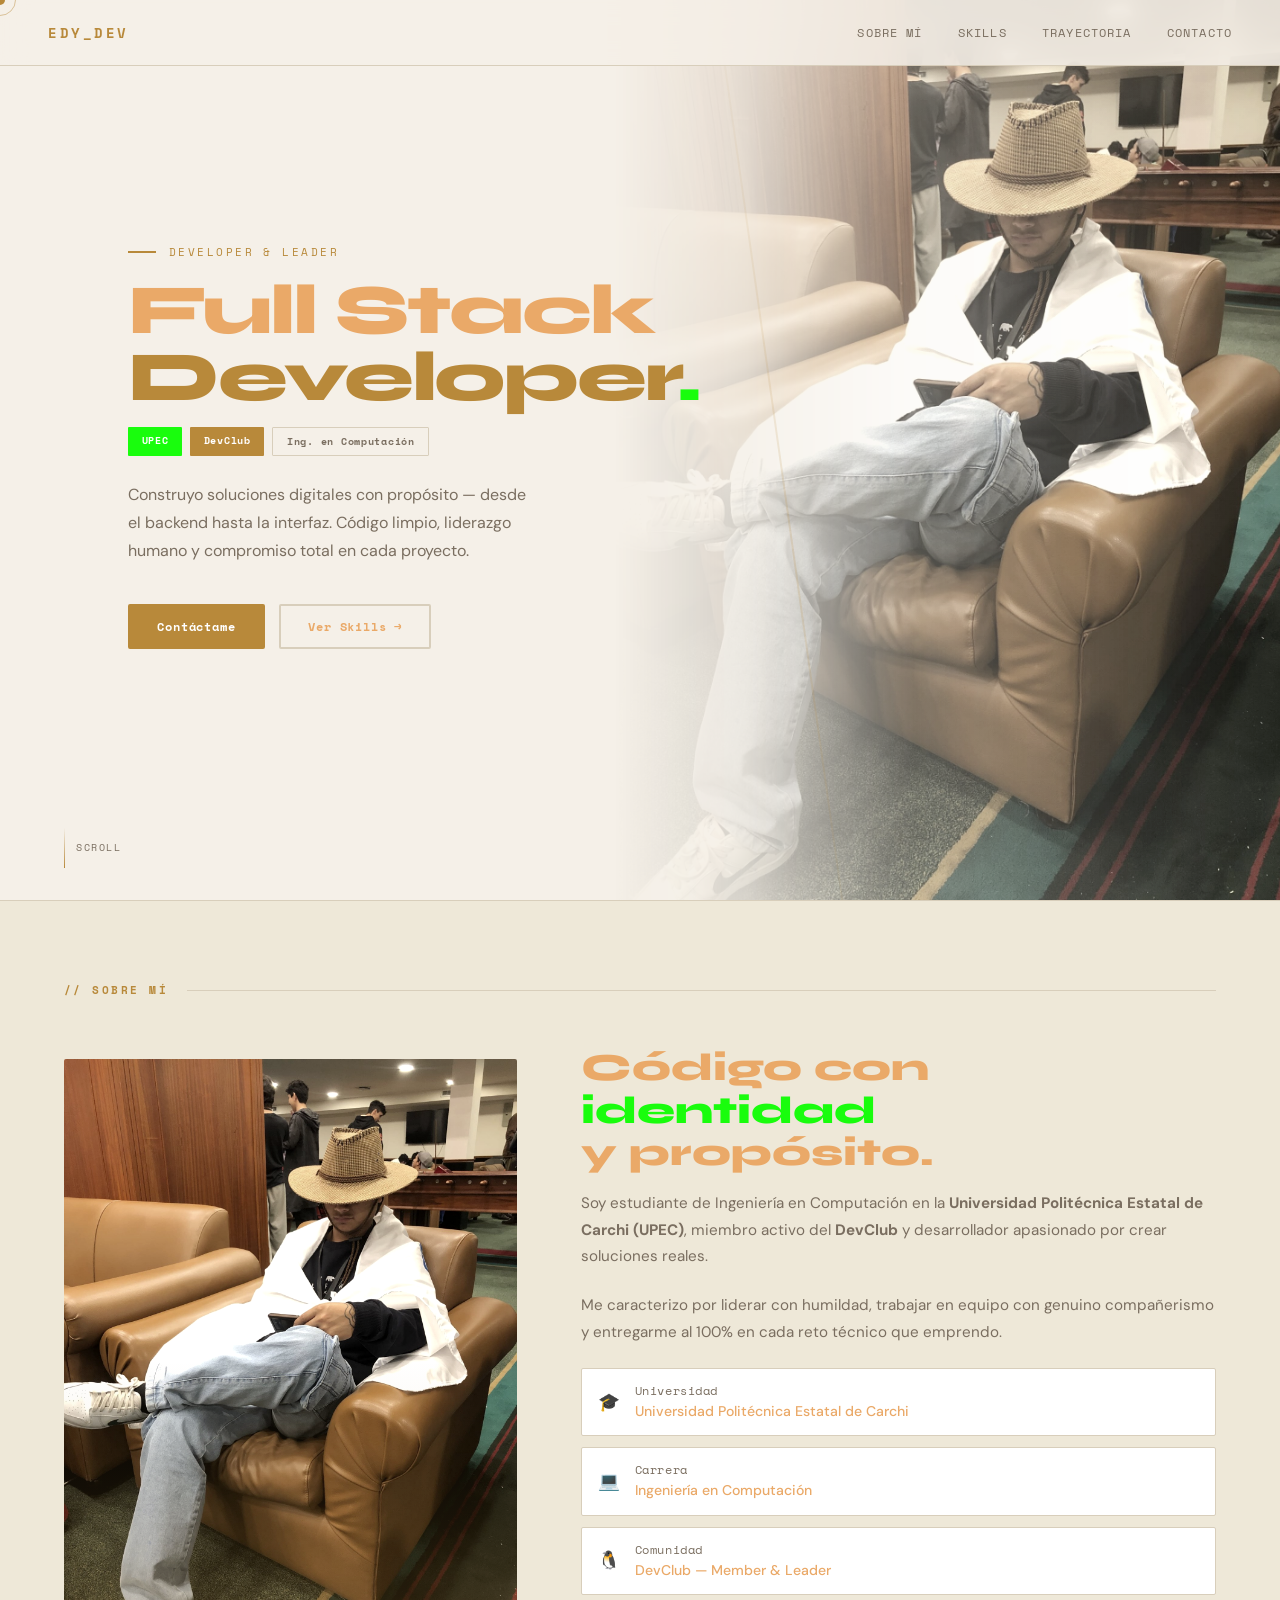
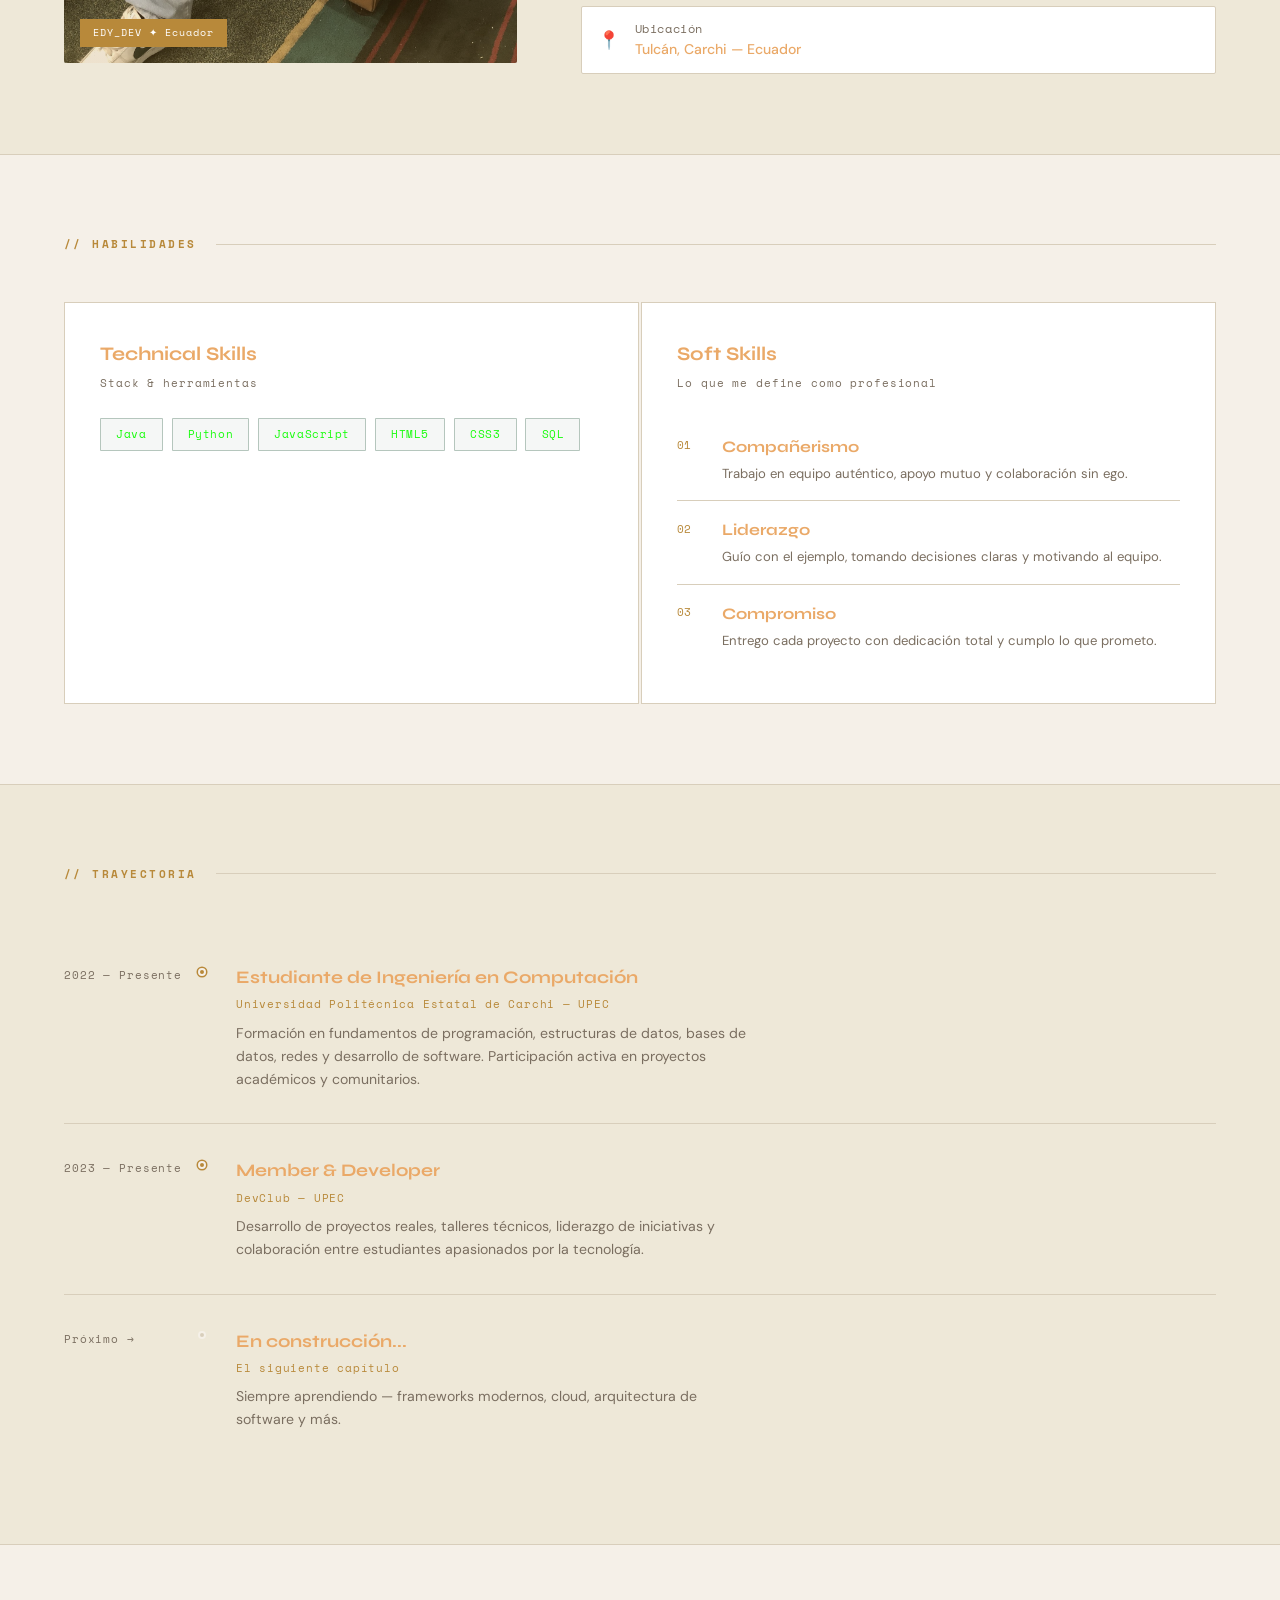
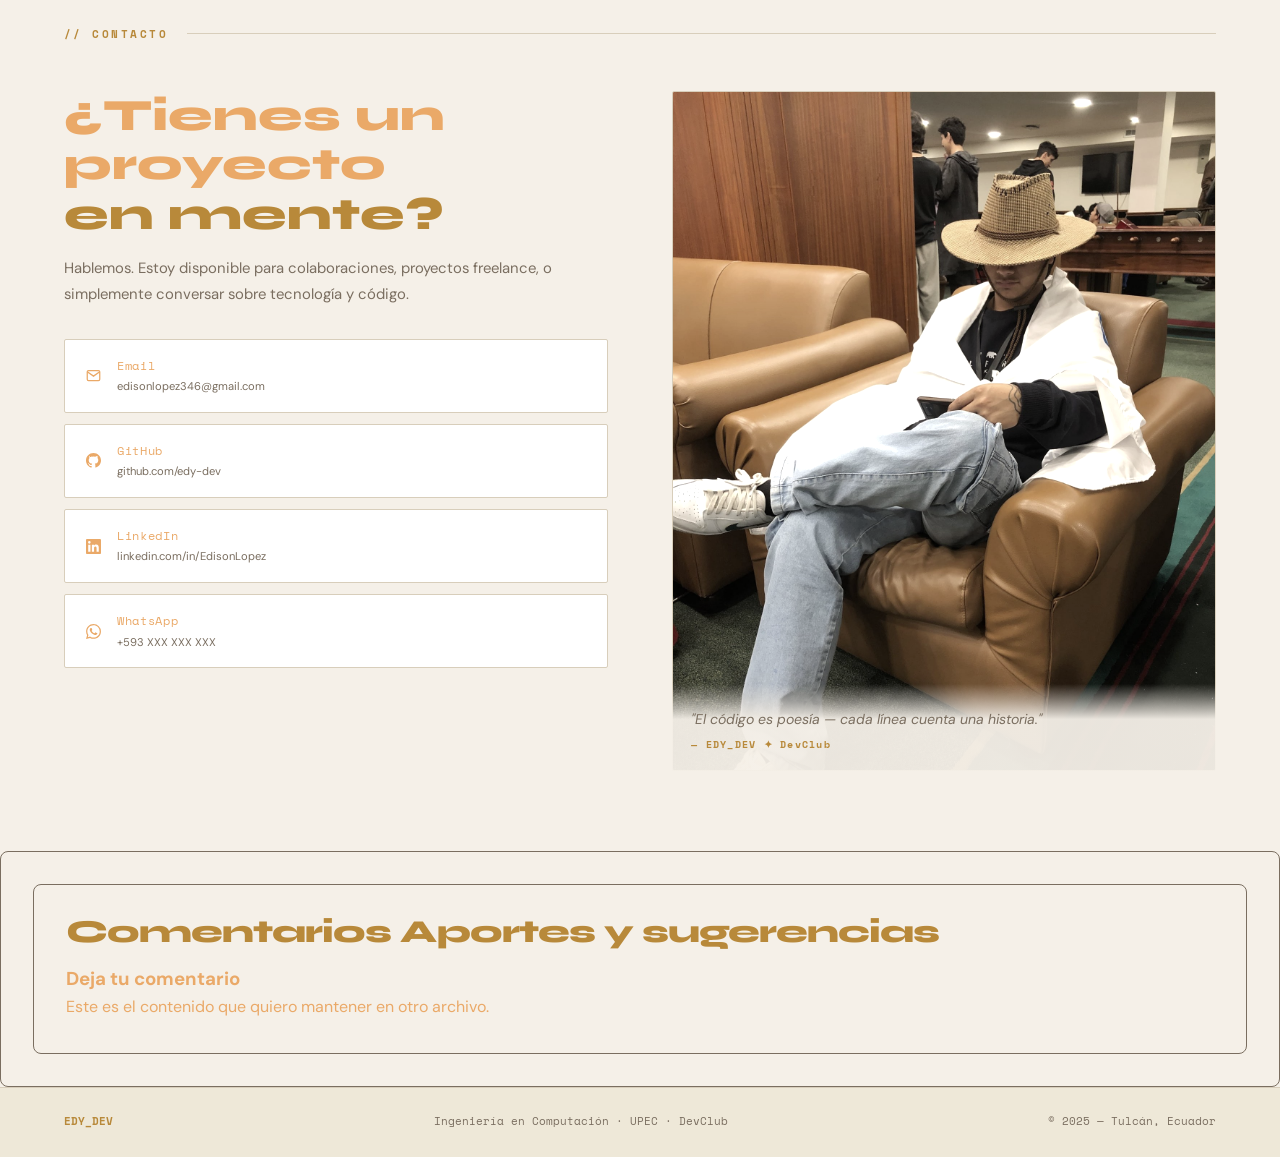
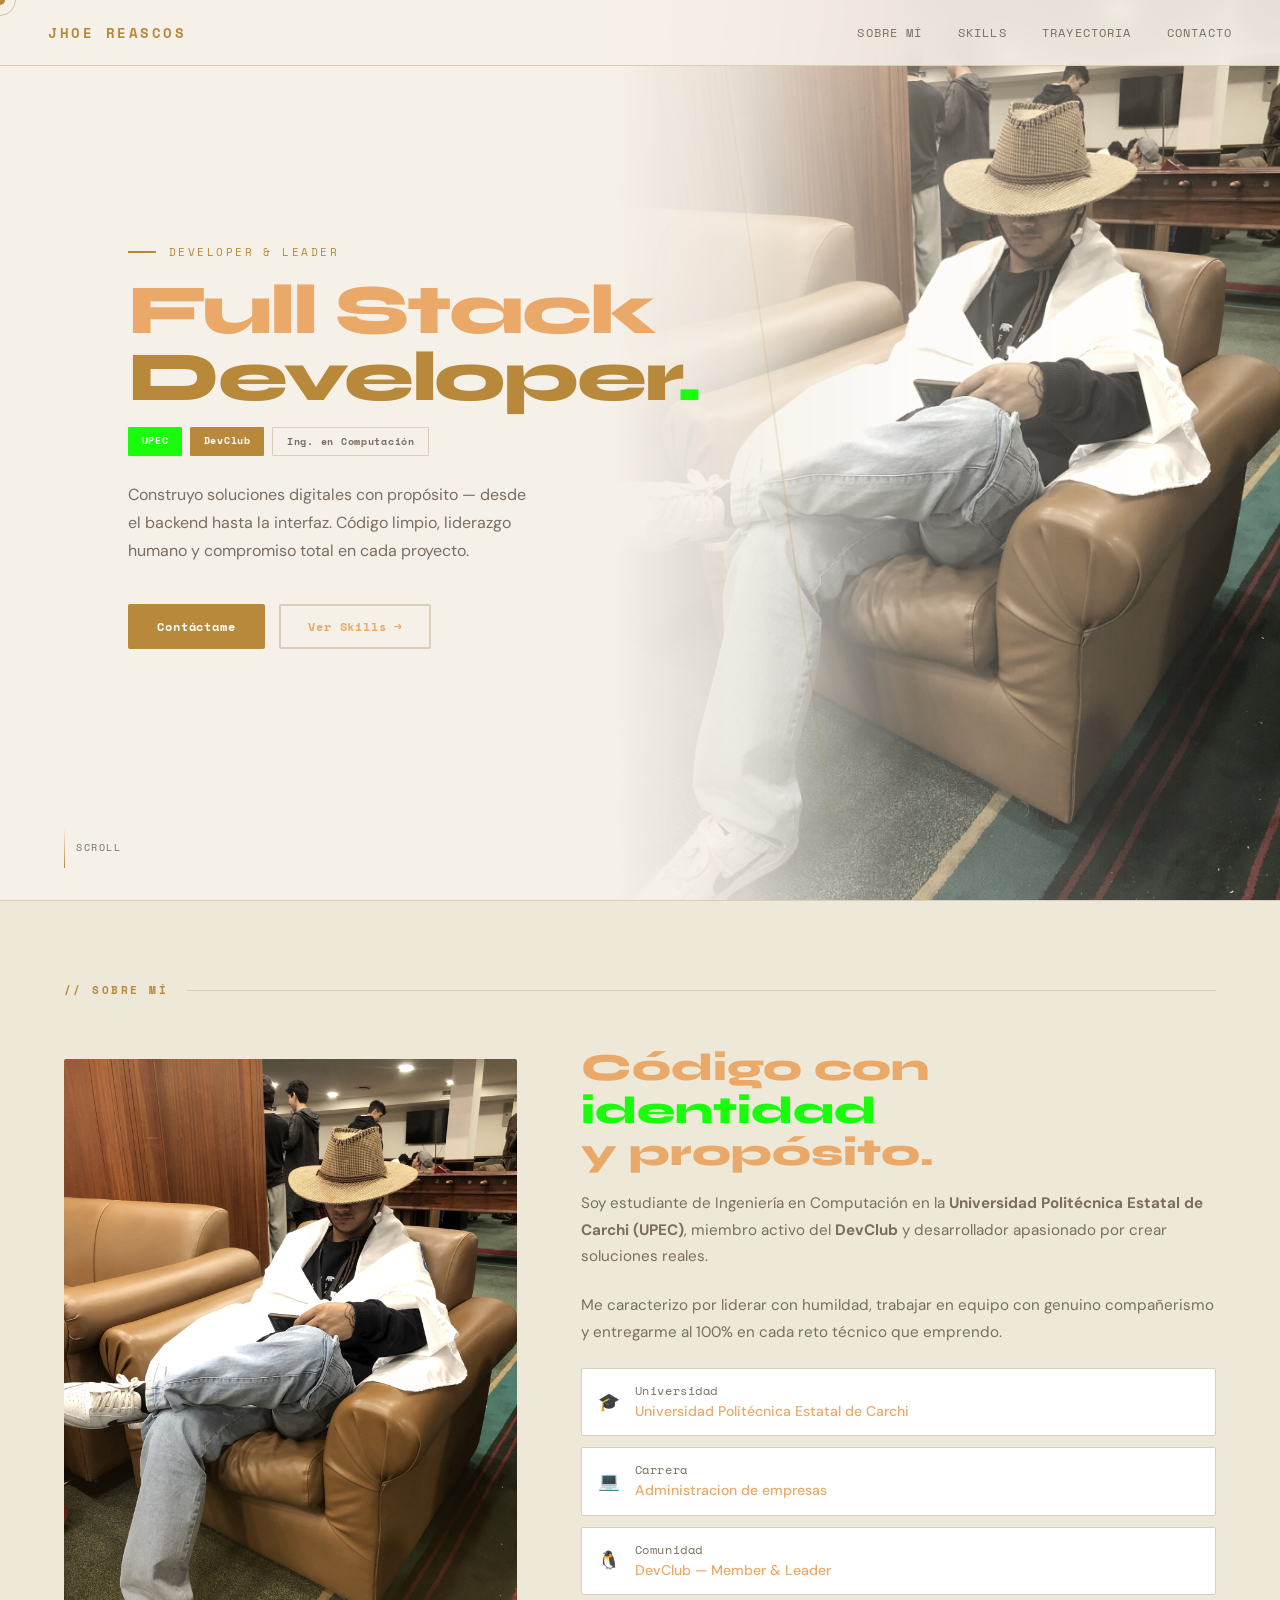
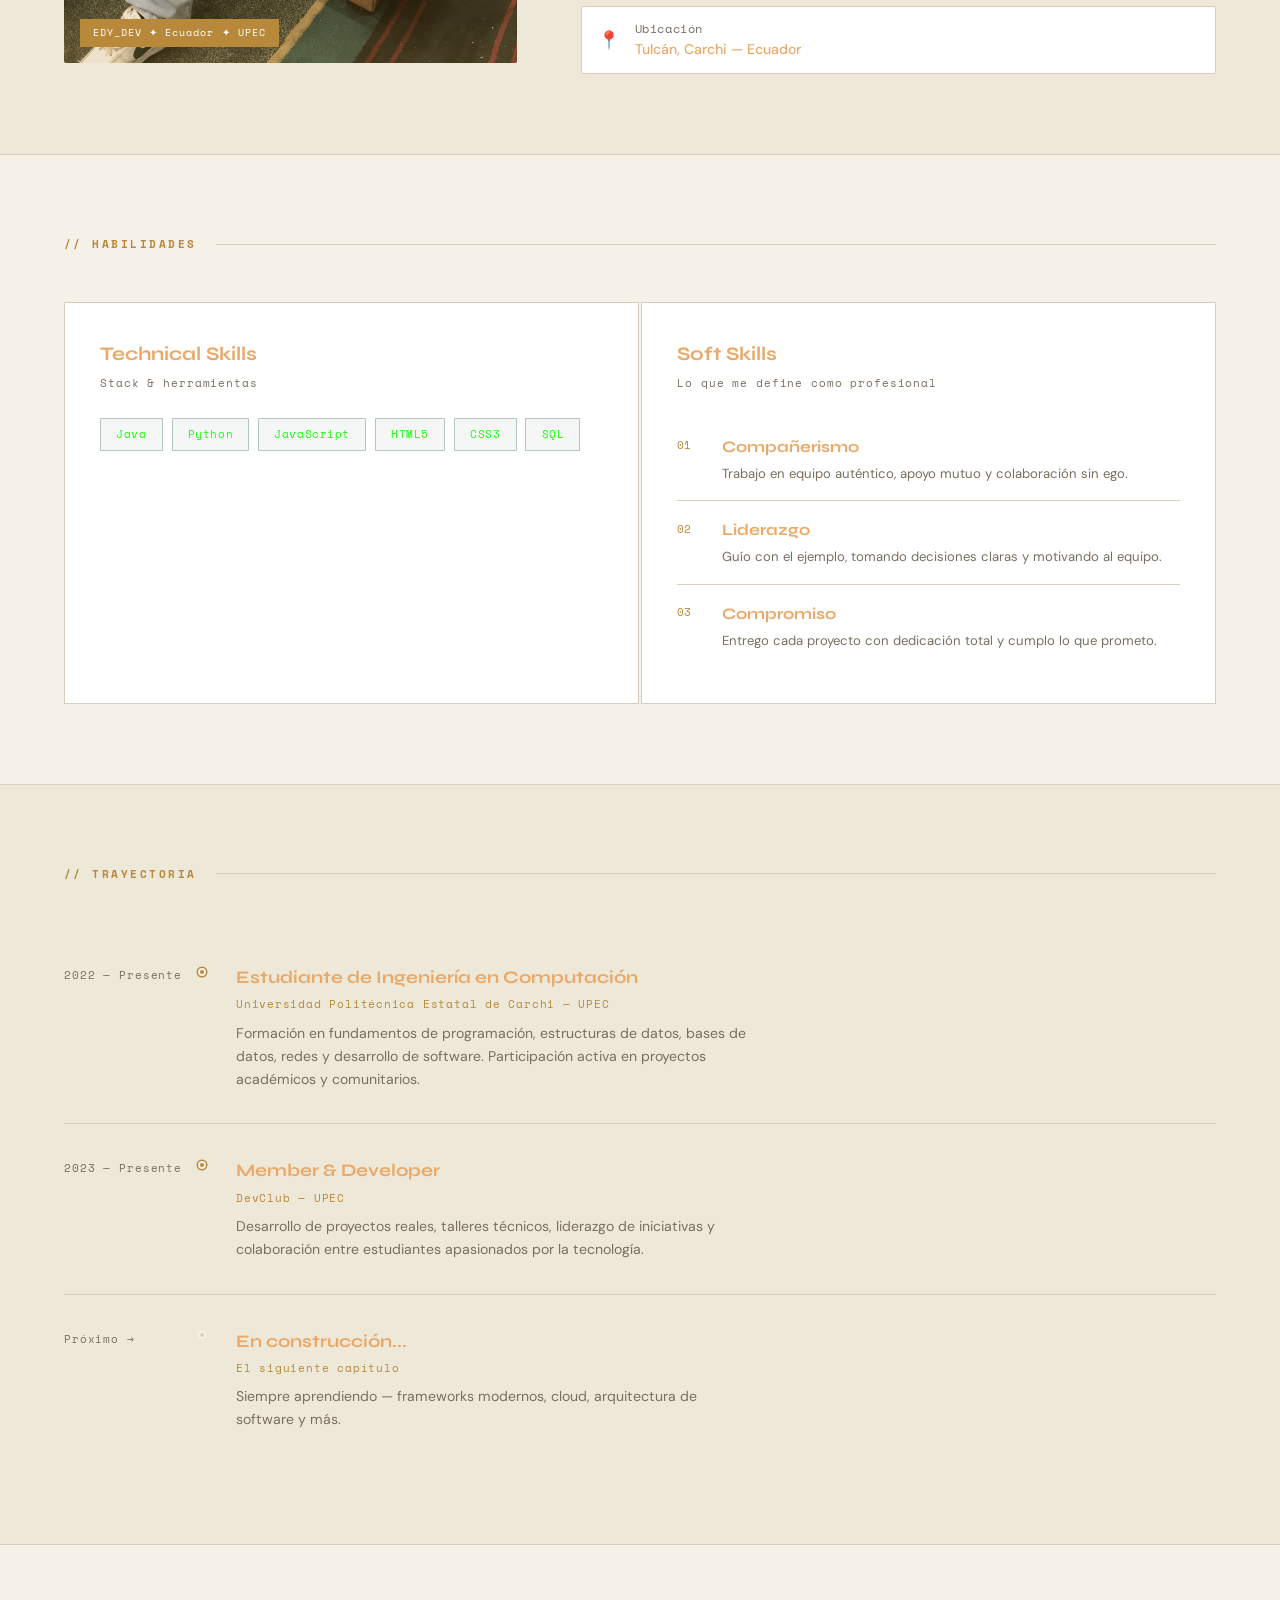
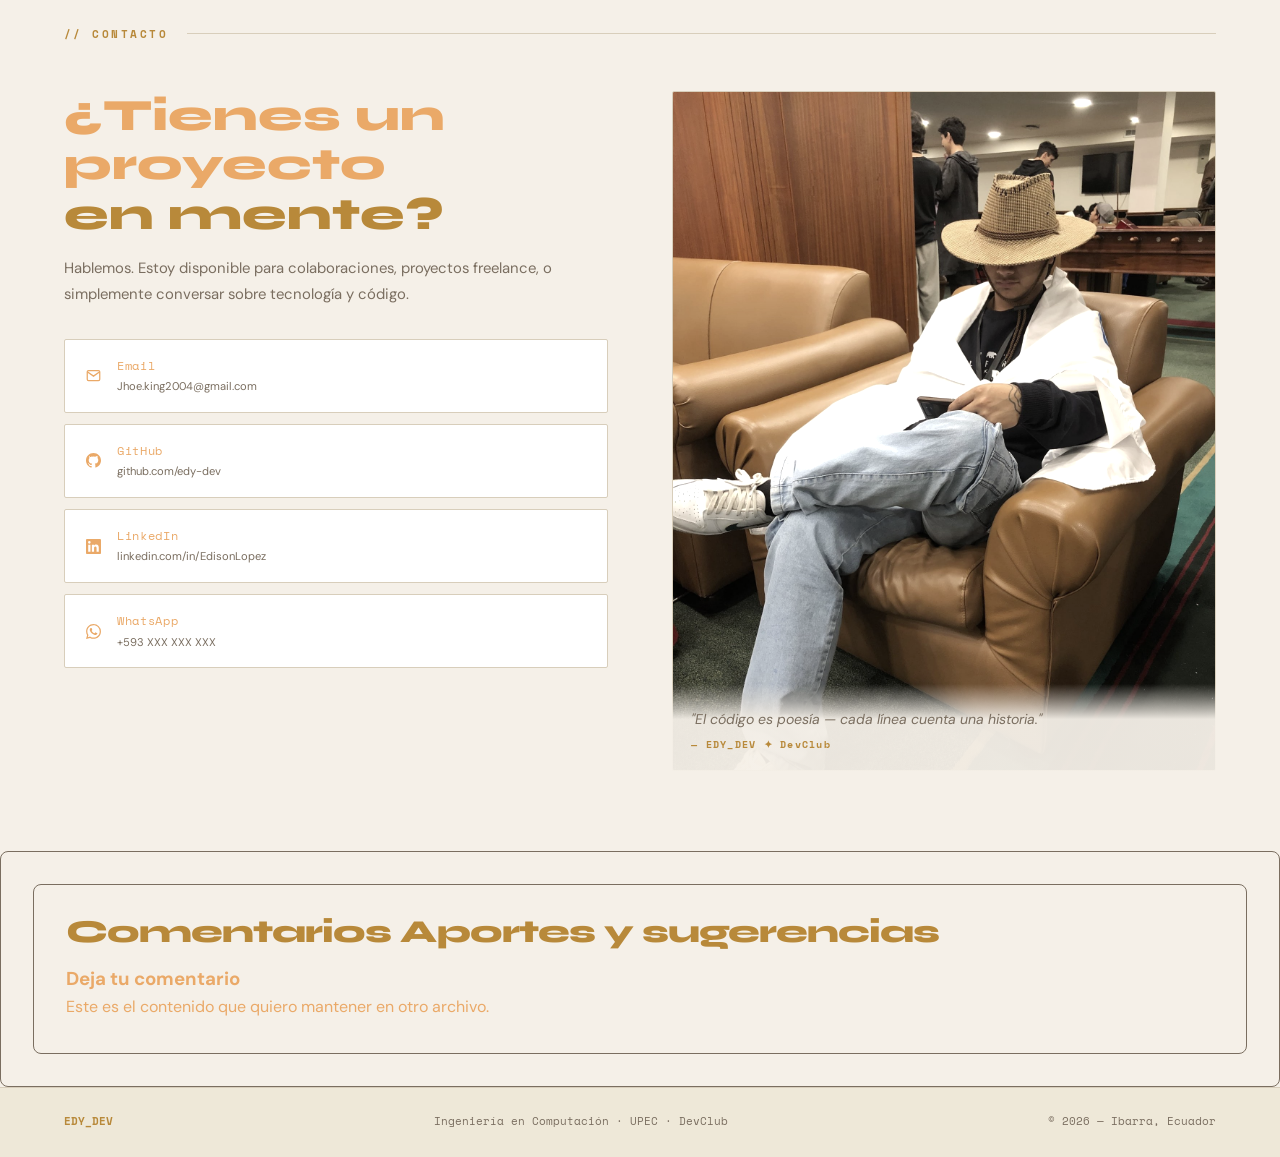
